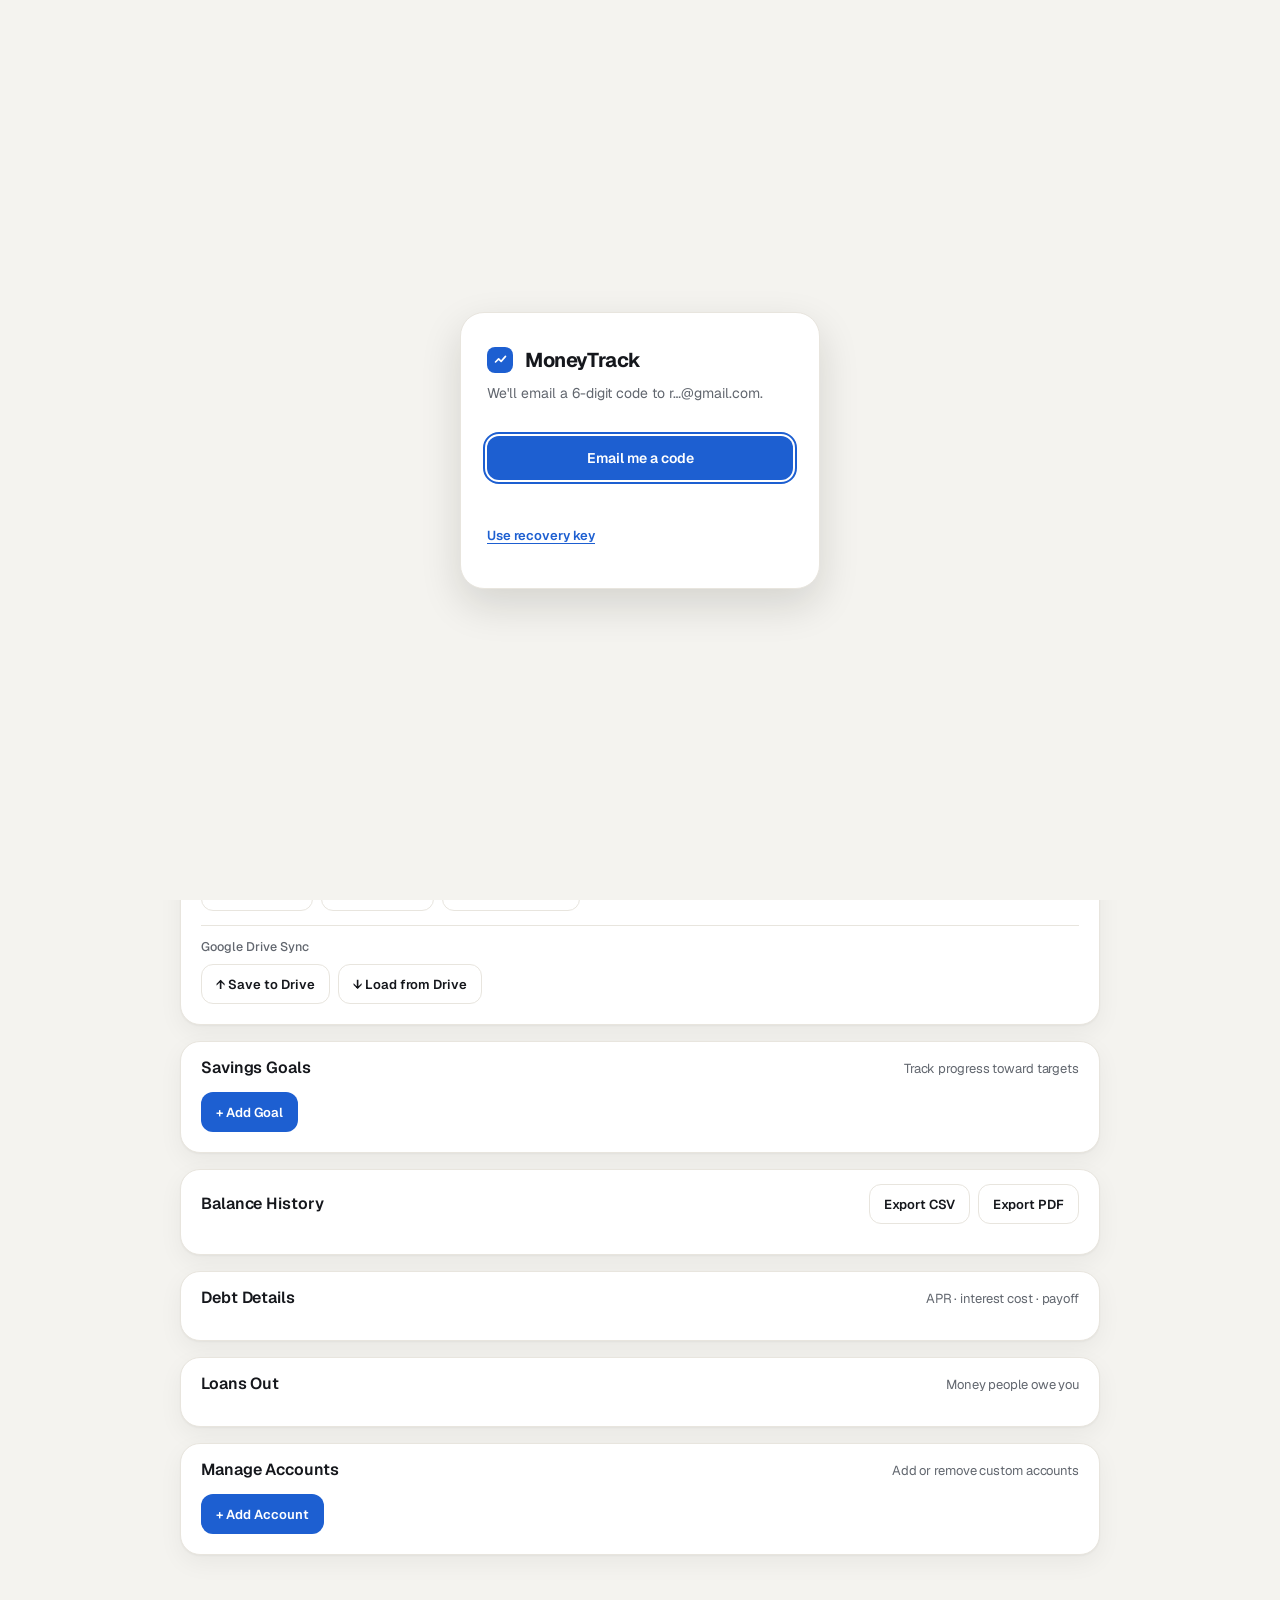
==== index.html @ b3f4f8e0 "feat: everyday pack — add in 5 seconds, transactions by day, mark bills paid, backup warning - Add/e" ====
<!DOCTYPE html>
<html lang="en">
<head>
  <meta charset="UTF-8">
  <meta name="viewport" content="width=device-width, initial-scale=1.0">
  <meta name="description" content="MoneyTrack — Personal account balance and transaction tracker">
  <meta name="theme-color" content="#070B14">
  <meta name="mobile-web-app-capable" content="yes">
  <meta name="apple-mobile-web-app-capable" content="yes">
  <meta name="apple-mobile-web-app-status-bar-style" content="black-translucent">
  <meta name="apple-mobile-web-app-title" content="MoneyTrack">
  <meta http-equiv="Content-Security-Policy" content="default-src 'self'; script-src 'self' https://accounts.google.com https://apis.google.com; style-src 'self' 'unsafe-inline'; connect-src 'self' https://login-codes-nine.vercel.app https://www.googleapis.com https://accounts.google.com; frame-src 'self' https://accounts.google.com; img-src 'self' data:; font-src 'self';">
  <link rel="manifest" href="manifest.json">
  <link rel="apple-touch-icon" sizes="180x180" href="icons/apple-touch-icon.png" />
  <link rel="icon" type="image/png" sizes="32x32" href="icons/favicon-32.png" />
  <title>MoneyTrack</title>
  <link rel="stylesheet" href="css/styles.css">
</head>
<body>
  <a class="skip-link" href="#main">Skip to main content</a>

  <!-- Login Gate -->
  <div id="login-overlay" aria-modal="true" role="dialog" aria-label="Sign in to MoneyTrack">
    <div class="login-box">
      <div class="login-brand">
        <span class="dot"></span>
        <span>MoneyTrack</span>
      </div>
      <p class="login-sub" id="el-message">We'll email a 6-digit code to your Gmail.</p>
      <div id="el-step-request">
        <button type="button" id="el-send" class="btn btn-green el-wide">Email me a code</button>
      </div>
      <form id="el-step-code" hidden>
        <div class="form-group">
          <label for="el-code">6-digit code</label>
          <input id="el-code" class="acct-input el-code" inputmode="numeric" autocomplete="one-time-code" placeholder="••••••" required>
        </div>
        <button type="submit" id="el-verify" class="btn btn-green el-wide">Unlock</button>
        <p class="el-row"><button type="button" id="el-resend" class="el-link">Send a new code</button><span class="el-hint">Not there? Check Spam.</span></p>
      </form>
      <form id="el-step-recovery" hidden>
        <div class="form-group">
          <label for="el-recovery">Recovery key</label>
          <input id="el-recovery" class="acct-input" autocomplete="off" autocapitalize="characters" spellcheck="false" placeholder="XXXX-XXXX-XXXX-XXXX-XXXX-XXXX" required>
        </div>
        <button type="submit" class="btn btn-green el-wide">Unlock with recovery key</button>
        <p class="el-row"><button type="button" id="el-back" class="el-link">Back to email code</button></p>
      </form>
      <p class="login-error" id="el-error" aria-live="polite"></p>
      <p class="el-row"><button type="button" id="el-use-recovery" class="el-link">Use recovery key</button></p>
    </div>
  </div>

  <!-- Nav -->
  <nav id="nav" aria-label="Main navigation">
    <div class="nav-brand" aria-hidden="true">
      <span class="dot"></span>
      <span>MoneyTrack</span>
    </div>

    <div role="tablist" aria-label="Sections">
      <button role="tab" id="tab-accounts" aria-selected="true"
              aria-controls="sec-accounts" tabindex="0">
        <svg aria-hidden="true" viewBox="0 0 24 24" fill="none" stroke="currentColor" stroke-width="1.9" stroke-linecap="round" stroke-linejoin="round"><path d="M3 7a2 2 0 0 1 2-2h13v4"/><path d="M3 7v11a2 2 0 0 0 2 2h15V9H5a2 2 0 0 1-2-2z"/><path d="M16 14.5h.01"/></svg><span>Accounts</span>
      </button>
      <button role="tab" id="tab-tracker" aria-selected="false"
              aria-controls="sec-tracker" tabindex="-1">
        <svg aria-hidden="true" viewBox="0 0 24 24" fill="none" stroke="currentColor" stroke-width="1.9" stroke-linecap="round" stroke-linejoin="round"><path d="M6 3h12v18l-3-2-3 2-3-2-3 2z"/><path d="M9 8h6M9 12h6"/></svg><span>Tracker</span>
      </button>
      <button role="tab" id="tab-analysis" aria-selected="false"
              aria-controls="sec-analysis" tabindex="-1">
        <svg aria-hidden="true" viewBox="0 0 24 24" fill="none" stroke="currentColor" stroke-width="1.9" stroke-linecap="round" stroke-linejoin="round"><path d="M3 3v18h18"/><path d="M7 15l4-4 3 3 5-6"/></svg><span>Analysis</span>
      </button>
      <button role="tab" id="tab-things" aria-selected="false"
              aria-controls="sec-things" tabindex="-1">
        <svg aria-hidden="true" viewBox="0 0 24 24" fill="none" stroke="currentColor" stroke-width="1.9" stroke-linecap="round" stroke-linejoin="round"><path d="M21 8l-9-5-9 5 9 5z"/><path d="M3 8v8l9 5 9-5V8"/><path d="M12 13v8"/></svg><span>Things</span>
      </button>
      <button role="tab" id="tab-wealth" aria-selected="false"
              aria-controls="sec-wealth" tabindex="-1">
        <svg aria-hidden="true" viewBox="0 0 24 24" fill="none" stroke="currentColor" stroke-width="1.9" stroke-linecap="round" stroke-linejoin="round"><path d="M12 3a9 9 0 1 0 9 9h-9z"/><path d="M15 3.5A9 9 0 0 1 20.5 9H15z"/></svg><span>Wealth</span>
      </button>
      <button role="tab" id="tab-africa" aria-selected="false"
              aria-controls="sec-africa" tabindex="-1">
        <svg aria-hidden="true" viewBox="0 0 24 24" fill="none" stroke="currentColor" stroke-width="1.9" stroke-linecap="round" stroke-linejoin="round"><circle cx="12" cy="12" r="9"/><path d="M3 12h18M12 3a14 14 0 0 1 0 18M12 3a14 14 0 0 0 0 18"/></svg><span>Africa</span>
      </button>
    </div>

    <button id="theme-toggle" aria-label="Toggle light/dark theme"></button>
    <button id="lock-btn" aria-label="Lock this device" title="Lock"><svg aria-hidden="true" viewBox="0 0 24 24" fill="none" stroke="currentColor" stroke-width="1.9" stroke-linecap="round" stroke-linejoin="round"><rect x="5" y="11" width="14" height="10" rx="2"/><path d="M8 11V8a4 4 0 0 1 8 0v3"/></svg></button>
  </nav>

  <!-- Main -->
  <main id="main">

    <!-- ══ ACCOUNTS TAB ═══════════════════════════════════════ -->
    <section id="sec-accounts" role="tabpanel"
             aria-labelledby="tab-accounts" class="sec on">

      <h1 class="section-title">Accounts</h1>
      <p class="section-sub" id="accounts-date"></p>

      <!-- Backup warning: shown only when there are changes the last backup does not have -->
      <div class="backup-banner hidden" id="backup-banner" role="status">
        <div class="backup-banner-icon" aria-hidden="true"><svg width="18" height="18" viewBox="0 0 24 24" fill="none" stroke="currentColor" stroke-width="2" stroke-linecap="round" stroke-linejoin="round"><path d="M3 3l18 18"/><path d="M8.5 8.6A5 5 0 0 0 7 18h10"/><path d="M20.4 15.5A3.5 3.5 0 0 0 17 11h-1a5 5 0 0 0-5-3.9"/></svg></div>
        <div class="backup-banner-body">
          <div class="backup-banner-title" id="backup-banner-title">No backup on this device yet</div>
          <div class="backup-banner-text">Your records live only in this browser.</div>
          <div class="backup-banner-actions">
            <button type="button" class="btn btn-green btn-sm" id="backup-now-drive">Back up to Google Drive</button>
            <button type="button" class="btn-link" id="backup-now-file">Download a backup file</button>
          </div>
        </div>
      </div>

      <!-- Summary KPI cards -->
      <div class="summary-grid" id="account-kpis" aria-live="polite">
        <!-- Rendered by JS -->
      </div>
      <div class="savings-change-note" id="account-savings-change" aria-live="polite"></div>

      <!-- Quick actions -->
      <div class="quick-actions">
        <button type="button" class="btn btn-green" id="qa-update-balances">Update balances</button>
        <button type="button" class="btn btn-ghost" id="qa-add-txn"><svg aria-hidden="true" width="16" height="16" viewBox="0 0 24 24" fill="none" stroke="currentColor" stroke-width="2.4" stroke-linecap="round"><path d="M12 5v14M5 12h14"/></svg>Add transaction</button>
      </div>

      <!-- Coming up: bills you can mark paid -->
      <div class="card" id="bills-card" data-collapse="bills" data-default="open">
        <div class="card-title">Coming up
          <span class="bills-due-total" id="bills-due-total"></span>
        </div>
        <div id="bills-content" class="bills-list">
          <!-- Rendered by JS -->
        </div>
        <div id="bill-add-form" style="display:none"></div>
        <div class="bills-foot">
          <button class="btn btn-green btn-sm" id="show-add-bill">+ Add Bill</button>
          <button type="button" class="btn btn-ghost btn-sm" id="manage-bills" aria-pressed="false">Manage bills</button>
        </div>
      </div>

      <!-- Financial Ratios -->
      <div class="card" id="financial-ratios-card">
        <div class="card-title">Financial Health
          <span style="font-weight:400;font-size:11px;color:var(--muted)">Key ratios from your data</span>
        </div>
        <div id="financial-ratios-content">
          <!-- Rendered by JS -->
        </div>
      </div>

      <!-- Net Worth Mini Trend -->
      <div class="card" id="nw-trend-card" style="display:none">
        <div class="card-title">Net Worth Trend
          <span id="nw-trend-count" style="font-weight:400;font-size:11px"></span>
        </div>
        <div class="nw-trend" id="nw-trend-chart" aria-hidden="true"></div>
      </div>

      <!-- Balance Trends -->
      <div class="card" id="balance-trends-card" style="display:none">
        <div class="card-title">Balance Trends
          <span id="trend-snap-count" style="font-weight:400;font-size:11px;color:var(--muted)"></span>
        </div>
        <div id="balance-trends-content"></div>
      </div>

      <!-- Update Balances Form -->
      <div class="card" id="update-balances-card" data-collapse="update-balances" data-default="closed">
        <div class="card-title">Update Balances
          <span style="font-weight:400;font-size:11px;color:var(--muted)">Enter current balances</span>
        </div>

        <p class="group-header">Checking Accounts</p>
        <div class="account-fields" id="checking-fields">
          <!-- Rendered by JS -->
        </div>

        <p class="group-header">Savings Accounts</p>
        <div class="account-fields" id="savings-fields">
          <!-- Rendered by JS -->
        </div>

        <p class="group-header">Debt / Credit Cards</p>
        <div class="account-fields" id="debt-fields">
          <!-- Rendered by JS -->
        </div>

        <p class="group-header">Investment Accounts</p>
        <div class="account-fields" id="investment-fields">
          <!-- Rendered by JS -->
        </div>

        <div class="flex gap-8 mt-12" style="flex-wrap:wrap;align-items:flex-end">
          <div class="form-group" style="flex:0 0 auto;min-width:150px">
            <label for="snapshot-date">Date</label>
            <input type="date" id="snapshot-date">
          </div>
          <div class="form-group" style="flex:1;min-width:180px">
            <label for="snapshot-note">Note (optional)</label>
            <input type="text" id="snapshot-note" placeholder="e.g. End of March" maxlength="80">
          </div>
          <div style="display:flex;gap:8px;align-items:flex-end;flex-shrink:0">
            <button class="btn btn-green" id="save-snapshot">Save Snapshot</button>
            <button class="btn btn-ghost btn-sm" id="clear-balances">Clear</button>
          </div>
        </div>
      </div>

      <!-- Backup / Restore -->
      <div class="card" data-collapse="backup" data-default="closed">
        <div class="card-title">Backup &amp; Restore
          <span style="font-weight:400;font-size:11px;color:var(--muted)">Export or import all data</span>
        </div>
        <p class="backup-status-line" id="backup-status-line" aria-live="polite"></p>
        <div class="flex gap-8" style="flex-wrap:wrap">
          <button class="btn btn-ghost btn-sm" id="export-backup">Export JSON</button>
          <label class="btn btn-ghost btn-sm" style="cursor:pointer">
            Import JSON
            <input type="file" id="import-backup-input" accept=".json" style="display:none">
          </label>
          <label class="btn btn-ghost btn-sm" style="cursor:pointer">
            Import Bank CSV
            <input type="file" id="import-csv-input" accept=".csv" style="display:none">
          </label>
        </div>
        <div class="gdrive-sync">
          <div class="gdrive-label">Google Drive Sync</div>
          <div class="flex gap-8" style="flex-wrap:wrap;align-items:center">
            <button class="btn btn-ghost btn-sm" id="gdrive-save">&#8593; Save to Drive</button>
            <button class="btn btn-ghost btn-sm" id="gdrive-load">&#8595; Load from Drive</button>
            <span id="gdrive-status" class="gdrive-status"></span>
          </div>
        </div>
      </div>

      <!-- Savings Goals -->
      <div class="card" id="goals-card" data-collapse="goals" data-default="open">
        <div class="card-title">Savings Goals
          <span style="font-weight:400;font-size:11px;color:var(--muted)">Track progress toward targets</span>
        </div>
        <div id="goals-content">
          <!-- Rendered by JS -->
        </div>
        <div id="goal-add-form" style="display:none"></div>
        <div style="margin-top:12px">
          <button class="btn btn-green btn-sm" id="show-add-goal">+ Add Goal</button>
        </div>
      </div>

      <!-- Balance History -->
      <div class="card" data-collapse="balance-history" data-default="closed">
        <div class="card-title">Balance History
          <div class="flex gap-8">
            <button class="btn btn-ghost btn-sm" id="export-snapshots">Export CSV</button>
            <button class="btn btn-ghost btn-sm" id="export-snapshots-pdf">Export PDF</button>
          </div>
        </div>
        <div id="snapshot-history" style="overflow-x:auto">
          <!-- Rendered by JS -->
        </div>
      </div>

      <!-- Debt Details -->
      <div class="card" id="debt-details-card" data-collapse="debt-details" data-default="closed">
        <div class="card-title">Debt Details
          <span style="font-weight:400;font-size:11px;color:var(--muted)">APR · interest cost · payoff</span>
        </div>
        <div id="debt-details">
          <!-- Rendered by JS -->
        </div>
      </div>

      <!-- Loans Out -->
      <div class="card" data-collapse="loans-out" data-default="closed">
        <div class="card-title">Loans Out
          <span style="font-weight:400;font-size:11px;color:var(--muted)">Money people owe you</span>
        </div>
        <div id="loans-content">
          <!-- Rendered by JS -->
        </div>
      </div>

      <!-- Manage Accounts -->
      <div class="card" id="manage-accounts-card" data-collapse="manage-accounts" data-default="closed">
        <div class="card-title">Manage Accounts
          <span style="font-weight:400;font-size:11px;color:var(--muted)">Add or remove custom accounts</span>
        </div>
        <div id="acct-mgmt-list">
          <!-- Rendered by JS -->
        </div>
        <div id="acct-add-form" style="display:none"></div>
        <div style="margin-top:12px">
          <button class="btn btn-green btn-sm" id="show-add-account">+ Add Account</button>
        </div>
      </div>

    </section>

    <!-- ══ TRACKER TAB ════════════════════════════════════════ -->
    <section id="sec-tracker" role="tabpanel"
             aria-labelledby="tab-tracker" class="sec">

      <h1 class="section-title">Tracker</h1>
      <p class="section-sub">Log income and expenses, analyse spending patterns.</p>

      <!-- Filter Bar -->
      <div class="card" style="padding: 14px 20px">
        <div class="filter-bar">
          <span class="filter-label">Period:</span>
          <select id="filter-period">
            <option value="all">All Time</option>
            <option value="today">Today</option>
            <option value="week">This Week</option>
            <option value="month" selected>This Month</option>
            <option value="last30">Last 30 Days</option>
            <option value="last7">Last 7 Days</option>
            <option value="custom">Custom Range</option>
          </select>

          <span class="filter-label" id="custom-range-label" style="display:none">From:</span>
          <input type="date" id="filter-from" style="display:none">
          <span id="custom-range-to-label" style="display:none;font-size:11px;color:var(--muted)">To:</span>
          <input type="date" id="filter-to" style="display:none">

          <span class="filter-label">Account:</span>
          <select id="filter-account">
            <!-- Populated by JS from ACCOUNTS -->
          </select>

          <span class="filter-label">Type:</span>
          <select id="filter-type">
            <option value="all">All Types</option>
            <option value="income">Income</option>
            <option value="expense">Expense</option>
            <option value="transfer">Transfer</option>
          </select>

          <button class="btn btn-ghost btn-sm" id="export-txns">Export CSV</button>
        </div>

        <!-- Summary Stats -->
        <div class="tracker-summary" aria-live="polite">
          <div class="ts-card">
            <div class="ts-label">Money In</div>
            <div class="ts-value text-green" id="stat-in">$0.00</div>
          </div>
          <div class="ts-card">
            <div class="ts-label">Money Out</div>
            <div class="ts-value text-red" id="stat-out">$0.00</div>
          </div>
          <div class="ts-card">
            <div class="ts-label">Net</div>
            <div class="ts-value" id="stat-net">$0.00</div>
          </div>
          <div class="ts-card">
            <div class="ts-label">Saved</div>
            <div class="ts-value" id="stat-rate" style="color:var(--muted)">—</div>
          </div>
          <div class="ts-card">
            <div class="ts-label">Total Left</div>
            <div class="ts-value" id="stat-left">$0.00</div>
          </div>
        </div>
        <div class="ts-note ts-note--carry hidden" id="stat-carryover" aria-live="polite"></div>
        <div class="ts-note hidden" id="stat-savings-spend" aria-live="polite"></div>
      </div>

      <!-- Category Breakdown + Daily Chart -->
      <div class="analysis-grid" id="analysis-grid">
        <div class="card">
          <div class="card-title">Spending by Category</div>
          <div id="cat-breakdown"></div>
        </div>
        <div class="card">
          <div class="card-title">Daily Spending
            <span id="daily-period-label" style="font-weight:400;font-size:11px"></span>
          </div>
          <div class="daily-chart" id="daily-chart" aria-hidden="true"></div>
          <div id="account-breakdown" style="margin-top:14px">
            <!-- Account spending breakdown -->
          </div>
        </div>
      </div>

      <!-- Monthly Trends -->
      <div class="card">
        <div class="card-title">6-Month Trends
          <span style="font-weight:400;font-size:11px;color:var(--muted)">Income · Expenses · Savings rate</span>
        </div>
        <div id="monthly-trends">
          <!-- Rendered by JS -->
        </div>
      </div>

      <!-- Fixed Recurring Expenses -->
      <div class="card" id="recurring-card">
        <div class="card-title">Recurring Expenses</div>
        <div id="recurring-summary">
          <!-- Rendered by JS -->
        </div>
      </div>

      <!-- Monthly Budgets -->
      <div class="card" data-collapse="budgets" data-default="closed">
        <div class="card-title">Monthly Budgets
          <span style="font-weight:400;font-size:11px;color:var(--muted)">Set spending limits per category</span>
        </div>
        <div id="budget-setup">
          <!-- Rendered by JS -->
        </div>
      </div>

      <!-- Transaction Log -->
      <div class="card">
        <div class="card-title">Transactions
          <div class="flex gap-8" style="align-items:center">
            <span id="txn-count" style="font-weight:400;font-size:11px;color:var(--muted)"></span>
            <button class="btn btn-ghost btn-sm" id="export-txns-pdf">Export PDF</button>
          </div>
        </div>
        <input type="text" id="txn-search" class="txn-search acct-input"
               placeholder="Search transactions..." aria-label="Search transactions">
        <div class="chips txn-type-chips" id="txn-type-chips" role="radiogroup" aria-label="Show">
          <button type="button" class="chip" role="radio" aria-checked="true" data-filter-type="all">All</button>
          <button type="button" class="chip" role="radio" aria-checked="false" data-filter-type="expense">Spending</button>
          <button type="button" class="chip" role="radio" aria-checked="false" data-filter-type="income">Income</button>
          <button type="button" class="chip" role="radio" aria-checked="false" data-filter-type="transfer">Transfers</button>
        </div>
        <div id="txn-list" class="txn-list" role="list" aria-live="polite">
          <!-- Rendered by JS -->
        </div>
      </div>

    </section>

    <!-- ══ ANALYSIS TAB ══════════════════════════════════════════ -->
    <section id="sec-analysis" role="tabpanel"
             aria-labelledby="tab-analysis" class="sec">

      <h1 class="section-title">Analysis</h1>
      <p class="section-sub">Insights across your accounts and spending, week by week, month by month, year by year.</p>

      <!-- Period controls -->
      <div class="an-controls">
        <div class="an-modes" role="group" aria-label="Analysis period type">
          <button class="an-mode" data-mode="week">Week</button>
          <button class="an-mode on" data-mode="month">Month</button>
          <button class="an-mode" data-mode="year">Year</button>
        </div>
        <div class="an-nav">
          <button class="an-arrow" id="an-prev" aria-label="Previous period">‹</button>
          <span class="an-period-label" id="an-period-label" aria-live="polite"></span>
          <button class="an-arrow" id="an-next" aria-label="Next period">›</button>
        </div>
      </div>

      <!-- Scorecard -->
      <div class="tracker-summary" id="an-scorecard" aria-live="polite">
        <!-- Rendered by JS -->
      </div>

      <div class="analysis-grid">
        <div class="card">
          <div class="card-title">Spending Rhythm
            <span id="an-rhythm-label" style="font-weight:400;font-size:11px;color:var(--muted)"></span>
          </div>
          <div class="daily-chart an-rhythm" id="an-rhythm" aria-hidden="true"></div>
        </div>
        <div class="card">
          <div class="card-title">Category Movers
            <span style="font-weight:400;font-size:11px;color:var(--muted)">vs previous period</span>
          </div>
          <div id="an-movers"></div>
        </div>
      </div>

      <div class="analysis-grid">
        <div class="card">
          <div class="card-title">Biggest Expenses</div>
          <div id="an-biggest"></div>
        </div>
        <div class="card">
          <div class="card-title">Accounts Pulse
            <span style="font-weight:400;font-size:11px;color:var(--muted)">from snapshots</span>
          </div>
          <div id="an-pulse"></div>
        </div>
      </div>

      <div class="card">
        <div class="card-title">Smart Insights</div>
        <div id="an-insights" aria-live="polite"></div>
      </div>

    </section>

    <!-- ══ THINGS TAB ════════════════════════════════════════════ -->
    <section id="sec-things" role="tabpanel"
             aria-labelledby="tab-things" class="sec">

      <h1 class="section-title">Things</h1>
      <p class="section-sub">Track purchases and prices of any item you buy regularly.</p>

      <!-- List View (hidden when item detail is open) -->
      <div id="things-list-view">

        <!-- Within-page section nav -->
        <nav class="things-section-nav" aria-label="Things sections">
          <a class="things-sec-link" href="#things-sec-overview">Overview</a>
          <a class="things-sec-link" href="#things-sec-items">Items</a>
          <a class="things-sec-link" href="#things-sec-stores">Stores</a>
          <a class="things-sec-link" href="#things-sec-analysis">Analysis</a>
          <a class="things-sec-link" href="#things-sec-purchases">Purchases</a>
          <a class="things-sec-link" href="#things-sec-review">Needs Review</a>
        </nav>

        <!-- A. Overview -->
        <div id="things-sec-overview">
          <div class="summary-grid" id="things-kpis" aria-live="polite"></div>
          <div id="things-controls" class="things-controls-bar"></div>
        </div>

        <!-- B. Items -->
        <div id="things-sec-items">
          <div id="things-add-item-form" style="display:none" class="card"></div>
          <div id="things-item-grid" class="things-item-grid"></div>
        </div>

        <!-- C. Stores -->
        <div id="things-sec-stores">
          <div id="things-stores-content"></div>
        </div>

        <!-- D. Things Analysis -->
        <div id="things-sec-analysis">
          <div id="things-analysis-content"></div>
        </div>

        <!-- E. Purchases -->
        <div id="things-sec-purchases">
          <div id="things-purchases-content"></div>
        </div>

        <!-- F. Needs Review -->
        <div id="things-sec-review">
          <div id="things-review-content"></div>
        </div>

      </div>

      <!-- Detail View -->
      <div id="things-detail-view" style="display:none">
        <!-- Rendered by JS -->
      </div>

      <!-- Unit suggestions datalist -->
      <datalist id="things-unit-list"></datalist>

    </section>

    <!-- ══ WEALTH TAB ═══════════════════════════════════════ -->
    <section id="sec-wealth" role="tabpanel"
             aria-labelledby="tab-wealth" class="sec">

      <h1 class="section-title">Wealth</h1>
      <p class="section-sub" id="wl-month-sub"></p>

      <div class="card" id="wl-config" aria-live="polite"><!-- Private plan settings --></div>

      <div class="card" id="wl-header" aria-live="polite"><!-- Rendered by JS --></div>

      <div class="wl-mode" id="wl-toggle" role="group" aria-label="Time window">
        <button type="button" data-wlv="day"   aria-pressed="false">Day</button>
        <button type="button" data-wlv="week"  aria-pressed="false">Week</button>
        <button type="button" data-wlv="month" aria-pressed="true" class="on">Month</button>
        <button type="button" data-wlv="year"  aria-pressed="false">Year</button>
      </div>

      <div class="card">
        <div class="card-title">Spending pace</div>
        <svg id="wl-pace" viewBox="0 0 620 180" style="width:100%;height:auto;display:block" aria-hidden="true"></svg>
        <p class="wl-sub" id="wl-pace-cap" aria-live="polite"></p>
      </div>

      <div class="card">
        <div class="card-title">Allocation status
          <span style="font-weight:400;font-size:11px;color:var(--muted)">this month, from your transactions</span>
        </div>
        <div id="wl-board" aria-live="polite"><!-- Rendered by JS --></div>
      </div>

      <div class="card">
        <div class="card-title">Plan vs. actual
          <span style="font-weight:400;font-size:11px;color:var(--muted)">sorted worst first</span>
        </div>
        <div id="wl-variance" aria-live="polite"></div>
      </div>

      <div class="card">
        <div class="card-title">Savings</div>
        <div id="wl-savings" aria-live="polite"><!-- Rendered by JS --></div>
        <svg id="wl-sav-trend" viewBox="0 0 620 150" style="width:100%;height:auto;display:block;margin-top:14px" aria-hidden="true"></svg>
      </div>

      <div class="card">
        <div class="card-title">Milestones
          <span style="font-weight:400;font-size:11px;color:var(--muted)">from your latest snapshot</span>
        </div>
        <div id="wl-ladder"><!-- Rendered by JS --></div>
      </div>

      <div class="card">
        <div class="card-title">Savings studio
          <span style="font-weight:400;font-size:11px;color:var(--muted)">what-if only — the live target stays in the plan</span>
        </div>
        <div class="wl-studio-read">
          <span id="wl-st-grade" class="wl-grade" aria-live="polite"></span>
          <div>
            <div id="wl-st-title" style="font-weight:600"></div>
            <p id="wl-st-verdict" class="wl-sub"></p>
          </div>
        </div>
        <label class="wl-sl-lab" for="wl-sl-save">Monthly savings <span id="wl-st-save"></span></label>
        <input type="range" id="wl-sl-save" min="0" max="5000" step="25" value="500">
        <div class="wl-corr" id="wl-corr" aria-hidden="true"></div>
        <div class="wl-corr-key" id="wl-corr-key"></div>
        <div class="wl-proj-head">
          <div><div class="wl-proj-val" id="wl-proj-total"></div><div class="wl-sub" id="wl-proj-cap"></div></div>
          <div class="wl-sub" style="text-align:right">You contribute<br><b id="wl-proj-contrib"></b></div>
        </div>
        <svg id="wl-chart" viewBox="0 0 620 210" style="width:100%;height:auto;display:block" aria-hidden="true"></svg>
        <div class="wl-ctrl-grid">
          <label class="wl-sl-lab" for="wl-sl-ret">Real return <span id="wl-st-ret"></span></label>
          <label class="wl-sl-lab" for="wl-sl-yrs">Years <span id="wl-st-yrs"></span></label>
          <input type="range" id="wl-sl-ret" min="0" max="15" step="0.5" value="5">
          <input type="range" id="wl-sl-yrs" min="1" max="50" step="1" value="20">
        </div>
      </div>

      <div class="card" id="wl-footer"><!-- Rendered by JS --></div>
    </section>

    <!-- ══ AFRICA TAB ═══════════════════════════════════════════ -->
    <section id="sec-africa" role="tabpanel"
             aria-labelledby="tab-africa" class="sec">
      <h2>Africa Investments</h2>
      <p class="section-sub">Ghana &amp; Nigeria holdings — tracked in their own
        currency, never mixed into US Net Worth.</p>

      <div class="card" id="af-summary" aria-live="polite"><!-- Rendered by JS --></div>

      <div class="card">
        <div class="flex gap-8" style="justify-content:space-between;align-items:center">
          <h3 style="margin:0">Investments</h3>
          <button class="btn btn-green btn-sm" id="af-add">+ Add investment</button>
        </div>
        <div id="af-form" style="display:none"></div>
        <div id="af-list" aria-live="polite"><!-- Rendered by JS --></div>
      </div>
    </section>
  </main>

  <!-- ══ ADD / EDIT TRANSACTION SHEET (opens from + on any tab) ══ -->
  <div class="sheet-scrim hidden" id="txn-sheet-scrim"></div>
  <div class="card txn-sheet hidden" id="txn-form-card" role="dialog" aria-modal="true" aria-labelledby="txn-form-label">
    <div class="sheet-handle" aria-hidden="true"></div>
    <div class="sheet-title" id="txn-form-title">
      <span id="txn-form-label">New transaction</span>
      <button class="btn btn-ghost btn-sm hidden" id="cancel-edit">Cancel Edit</button>
      <button type="button" class="sheet-close" id="txn-sheet-close" aria-label="Close"><svg aria-hidden="true" width="16" height="16" viewBox="0 0 24 24" fill="none" stroke="currentColor" stroke-width="2.2" stroke-linecap="round"><path d="M6 6l12 12M18 6L6 18"/></svg></button>
    </div>
    <input type="hidden" id="edit-id">
    <div class="seg" id="txn-type-seg" role="radiogroup" aria-label="Type">
      <button type="button" role="radio" aria-checked="true" data-txn-type="expense">Expense</button>
      <button type="button" role="radio" aria-checked="false" data-txn-type="income">Income</button>
      <button type="button" role="radio" aria-checked="false" data-txn-type="transfer">Transfer</button>
    </div>
    <select id="txn-type" hidden>
      <option value="expense">Expense</option>
      <option value="income">Income</option>
      <option value="transfer">Transfer</option>
    </select>
    <div class="sheet-amount">
      <label for="txn-amount">Amount</label>
      <div class="sheet-amount-row"><span aria-hidden="true">$</span><input type="number" id="txn-amount" inputmode="decimal" min="0" step="0.01" placeholder="0.00" required></div>
    </div>
    <div class="sheet-field">
      <label for="txn-desc">Where or what?</label>
      <input type="text" id="txn-desc" placeholder="e.g. Publix" maxlength="120" required list="txn-desc-list" autocomplete="off">
      <datalist id="txn-desc-list"></datalist>
      <p class="sheet-hint hidden" id="txn-suggest-note" aria-live="polite"></p>
    </div>
    <div class="sheet-field">
      <span class="sheet-label" id="txn-cat-label">Category</span>
      <div class="chips" id="txn-cat-chips" role="group" aria-labelledby="txn-cat-label"></div>
      <div class="sheet-more hidden" id="txn-cat-more">
        <label for="txn-category" class="sr-only">All categories</label>
        <select id="txn-category">
          <optgroup label="Income">
            <option value="Paycheck">Paycheck</option>
            <option value="Money from Last Month">Money from Last Month</option>
            <option value="Freelance">Freelance</option>
            <option value="Bonus">Bonus</option>
            <option value="Refund">Refund</option>
            <option value="Reimbursement">Reimbursement</option>
            <option value="Cash Back">Cash Back</option>
            <option value="Interest Earned">Interest Earned</option>
            <option value="Selling / Resale">Selling / Resale</option>
            <option value="Transfer In">Transfer In</option>
            <option value="Loan Repaid to Me">Loan Repaid to Me</option>
            <option value="Other Income">Other Income</option>
          </optgroup>
          <optgroup label="Housing &amp; Bills">
            <option value="Rent">Rent</option>
            <option value="Mortgage">Mortgage</option>
            <option value="HOA / Community Fees">HOA / Community Fees</option>
            <option value="Utilities">Utilities</option>
            <option value="Electricity">Electricity</option>
            <option value="Water">Water</option>
            <option value="Gas Bill">Gas Bill</option>
            <option value="Trash">Trash</option>
            <option value="Internet">Internet</option>
            <option value="Phone">Phone</option>
            <option value="Home Maintenance">Home Maintenance</option>
            <option value="Home Insurance">Home Insurance</option>
            <option value="Insurance">Insurance</option>
            <option value="Laundry">Laundry</option>
          </optgroup>
          <optgroup label="Food">
            <option value="Groceries">Groceries</option>
            <option value="Dining Out">Dining Out</option>
            <option value="Fast Food">Fast Food</option>
            <option value="Food Delivery">Food Delivery</option>
            <option value="Snacks &amp; Drinks">Snacks &amp; Drinks</option>
            <option value="Coffee">Coffee</option>
          </optgroup>
          <optgroup label="Transport">
            <option value="Gas">Gas</option>
            <option value="Car Maintenance">Car Maintenance</option>
            <option value="Car Repair">Car Repair</option>
            <option value="Car Payment">Car Payment</option>
            <option value="Car Insurance">Car Insurance</option>
            <option value="Registration / DMV">Registration / DMV</option>
            <option value="Car Wash">Car Wash</option>
            <option value="Public Transit">Public Transit</option>
            <option value="Rideshare">Rideshare</option>
            <option value="Tolls">Tolls</option>
            <option value="Parking">Parking</option>
            <option value="Travel">Travel</option>
            <option value="Flights">Flights</option>
          </optgroup>
          <optgroup label="Health">
            <option value="Medical">Medical</option>
            <option value="Dental">Dental</option>
            <option value="Vision">Vision</option>
            <option value="Therapy">Therapy</option>
            <option value="Pharmacy">Pharmacy</option>
            <option value="Supplements">Supplements</option>
            <option value="Health Insurance">Health Insurance</option>
            <option value="Gym">Gym</option>
          </optgroup>
          <optgroup label="Shopping">
            <option value="Clothing">Clothing</option>
            <option value="Shoes &amp; Accessories">Shoes &amp; Accessories</option>
            <option value="Electronics">Electronics</option>
            <option value="Home &amp; Furniture">Home &amp; Furniture</option>
            <option value="Household Essentials">Household Essentials</option>
            <option value="Beauty &amp; Grooming">Beauty &amp; Grooming</option>
            <option value="School Supplies">School Supplies</option>
            <option value="Amazon">Amazon</option>
            <option value="Online Shopping">Online Shopping</option>
          </optgroup>
          <optgroup label="Entertainment">
            <option value="Streaming">Streaming</option>
            <option value="Movies">Movies</option>
            <option value="Concerts">Concerts</option>
            <option value="Events">Events</option>
            <option value="Games">Games</option>
            <option value="Books &amp; Media">Books &amp; Media</option>
            <option value="Sports &amp; Recreation">Sports &amp; Recreation</option>
            <option value="Hobbies">Hobbies</option>
          </optgroup>
          <optgroup label="Pets">
            <option value="Pet Food">Pet Food</option>
            <option value="Vet">Vet</option>
            <option value="Pet Supplies">Pet Supplies</option>
            <option value="Pet Grooming">Pet Grooming</option>
          </optgroup>
          <optgroup label="Family &amp; Kids">
            <option value="Childcare">Childcare</option>
            <option value="School Fees">School Fees</option>
            <option value="Kids Activities">Kids Activities</option>
            <option value="Baby Supplies">Baby Supplies</option>
          </optgroup>
          <optgroup label="Education">
            <option value="Tuition">Tuition</option>
            <option value="Textbooks">Textbooks</option>
            <option value="Courses">Courses</option>
            <option value="Student Loan">Student Loan</option>
          </optgroup>
          <optgroup label="Giving">
            <option value="Tithe">Tithe</option>
            <option value="Offering">Offering</option>
            <option value="Family Support (Ghana)">Family Support (Ghana)</option>
            <option value="Family Support (US)">Family Support (US)</option>
            <option value="Friends Support">Friends Support</option>
            <option value="Treating Friends">Treating Friends</option>
            <option value="Gifts">Gifts</option>
            <option value="Donations">Donations</option>
          </optgroup>
          <optgroup label="Finance">
            <option value="Savings Transfer">Savings Transfer</option>
            <option value="Bill Reserve">Bill Reserve</option>
            <option value="Investment">Investment</option>
            <option value="Loan Payment">Loan Payment</option>
            <option value="Loan Given">Loan Given</option>
            <option value="Credit Card Payment">Credit Card Payment</option>
            <option value="Bank Fee">Bank Fee</option>
            <option value="ATM Fee">ATM Fee</option>
            <option value="Late Fee">Late Fee</option>
            <option value="Interest Charge">Interest Charge</option>
            <option value="Service Fee">Service Fee</option>
            <option value="Taxes">Taxes</option>
            <option value="Subscriptions">Subscriptions</option>
          </optgroup>
          <optgroup label="Other">
            <option value="Personal Care">Personal Care</option>
            <option value="Haircut">Haircut</option>
            <option value="Education">Education</option>
            <option value="Miscellaneous">Miscellaneous</option>
          </optgroup>
        </select>
      </div>
    </div>
    <div class="sheet-field">
      <span class="sheet-label" id="txn-acct-label">Paid with</span>
      <div class="chips" id="txn-acct-chips" role="group" aria-labelledby="txn-acct-label"></div>
      <div class="sheet-more hidden" id="txn-acct-more">
        <label for="txn-account" class="sr-only">Account</label>
        <select id="txn-account">
          <!-- Populated by JS from ACCOUNTS -->
        </select>
      </div>
    </div>
    <div class="sheet-field" id="to-account-group" style="display:none">
      <label for="txn-to-account">To account</label>
      <select id="txn-to-account">
        <!-- Populated by JS from ACCOUNTS -->
      </select>
    </div>
    <div class="sheet-field">
      <span class="sheet-label" id="txn-when-label">When</span>
      <div class="chips" id="txn-date-chips" role="group" aria-labelledby="txn-when-label">
        <button type="button" class="chip" data-when="today" aria-pressed="true">Today</button>
        <button type="button" class="chip" data-when="yesterday" aria-pressed="false">Yesterday</button>
        <button type="button" class="chip chip-more" data-when="pick" aria-pressed="false"><svg aria-hidden="true" width="14" height="14" viewBox="0 0 24 24" fill="none" stroke="currentColor" stroke-width="2" stroke-linecap="round" stroke-linejoin="round"><rect x="4" y="5" width="16" height="15" rx="2.5"/><path d="M4 10h16M9 3v4M15 3v4"/></svg><span id="txn-date-pick-label">Pick a date</span></button>
      </div>
      <div class="sheet-more hidden" id="txn-date-more">
        <label for="txn-date" class="sr-only">Date</label>
        <input type="date" id="txn-date" required>
      </div>
    </div>
    <div class="sheet-field hidden" id="txn-repeat-group">
      <label for="txn-recurring">Repeats</label>
        <select id="txn-recurring">
          <option value="">One-time</option>
          <option value="weekly">Weekly</option>
          <option value="monthly">Monthly</option>
          <option value="annual">Annual</option>
        </select>
    </div>
    <button class="btn btn-green sheet-save" id="save-txn">Save</button>
    <div class="sheet-foot">
      <button type="button" class="btn-link" id="save-txn-another">Save and add another</button>
      <button type="button" class="btn-link btn-link-danger hidden" id="txn-delete-in-sheet">Delete transaction</button>
      <button type="button" class="btn-link btn-link-muted" id="txn-repeat-toggle" aria-controls="txn-repeat-group" aria-expanded="false">Set repeat</button>
    </div>
  </div>

  <button type="button" class="fab" id="fab-add-txn" aria-label="Add transaction"><svg aria-hidden="true" width="24" height="24" viewBox="0 0 24 24" fill="none" stroke="currentColor" stroke-width="2.4" stroke-linecap="round"><path d="M12 5v14M5 12h14"/></svg></button>

  <div class="action-toast hidden" id="action-toast" role="status">
    <span id="action-toast-text"></span>
    <button type="button" id="action-toast-btn">Undo</button>
  </div>

  <script src="https://accounts.google.com/gsi/client" async defer></script>
  <script src="js/email-login.js" defer></script>
  <script src="js/app.js" defer></script>
  <script src="js/wealth.js" defer></script>
  <script src="js/africa.js" defer></script>
</body>
</html>
---- css/styles.css ----
/* ─── Type ──────────────────────────────────────────────────────
   Geist (SIL OFL 1.1, fonts/Geist-OFL.txt), self-hosted: the CSP allows
   same-origin fonts only, and it keeps the app readable offline. */
@font-face {
  font-family: 'Geist';
  src: url('../fonts/Geist-latin.woff2') format('woff2');
  font-weight: 100 900;
  font-style: normal;
  font-display: swap;
}

/* ─── Design Tokens ─────────────────────────────────────────────
   One layout, two themes: Midnight (dark, the default) and Paper
   (body.light). Colour is only for meaning: green = up / saved,
   red = owed / over, gold = warning; everything else is text colour
   plus one accent. */
:root {
  color-scheme: dark;
  --bg:     #070B14;
  --surf:   #0E1522;
  --surf2:  #131C2C;
  --surf3:  #1A2436;
  --text:   #F3F5FA;
  --muted:  #8C96AA;
  --faint:  #7A8599;
  --border: #172033;
  --brig:   #26324A;
  --hair:   #1A2233;

  --accent:      #4C86FF;
  --on-accent:   #070B14;
  --accent-soft: rgba(76,134,255,.14);
  --accent-text: #8DB2FF;

  --green:  #3EE0A1;
  --green-soft: rgba(62,224,161,.12);
  --red:    #FF8574;
  --red-soft: rgba(255,133,116,.12);
  --blue:   #8DB2FF;
  --orange: #FFA25C;
  --gold:   #FFC44D;
  --gold-soft: rgba(255,196,77,.12);
  --purple: #B9A2FF;
  --pink:   #F59AC6;
  --teal:   #5EE0D0;

  --nav-h: 60px;
  --tabbar-h: 62px;
  --radius: 20px;
  --radius-sm: 12px;
  --shadow: none;
  --shadow-lg: 0 16px 40px rgba(0,0,0,.45);
  --nav-bg: rgba(7,11,20,.92);
  --safe-top: env(safe-area-inset-top, 0px);
  --safe-bottom: env(safe-area-inset-bottom, 0px);
}

body.light {
  color-scheme: light;
  --bg:     #F4F3EF;
  --surf:   #FFFFFF;
  --surf2:  #F7F6F2;
  --surf3:  #EFEDE7;
  --text:   #15171C;
  --muted:  #62676F;
  --faint:  #6B7078;
  --border: #E8E5DE;
  --brig:   #D9D5CC;
  --hair:   #F0EDE7;

  --accent:      #1D5FD1;
  --on-accent:   #FFFFFF;
  --accent-soft: #E8F0FE;
  --accent-text: #1D5FD1;

  --green:  #0B7A55;
  --green-soft: #E3F3EB;
  --red:    #B4410C;
  --red-soft: #FDEEE4;
  --blue:   #1D5FD1;
  --orange: #B45309;
  --gold:   #8A5A00;
  --gold-soft: #FDF3DC;
  --purple: #6D3FC0;
  --pink:   #B8306F;
  --teal:   #0E7C7B;

  --shadow: 0 1px 2px rgba(20,20,15,.04), 0 8px 24px rgba(20,20,15,.05);
  --shadow-lg: 0 16px 40px rgba(20,20,15,.14);
  --nav-bg: rgba(255,255,255,.94);
}

/* ─── Reset ─────────────────────────────────────────────────── */
*, *::before, *::after { box-sizing: border-box; margin: 0; padding: 0; }
html { font-size: 15px; scroll-behavior: smooth; -webkit-text-size-adjust: 100%; }
body {
  font-family: 'Geist', -apple-system, BlinkMacSystemFont, 'Segoe UI', sans-serif;
  background: var(--bg);
  color: var(--text);
  min-height: 100vh;
  line-height: 1.5;
  -webkit-font-smoothing: antialiased;
  -moz-osx-font-smoothing: grayscale;
}
a { color: var(--accent-text); text-decoration: none; }
button { font-family: inherit; cursor: pointer; color: inherit; }
input, select, textarea { font-family: inherit; }

/* ─── Skip Link ──────────────────────────────────────────────── */
.skip-link {
  position: absolute; top: -99px; left: 8px; z-index: 9999;
  padding: 8px 14px; background: var(--accent); color: var(--on-accent);
  border-radius: var(--radius-sm); font-weight: 600; font-size: 13px;
}
.skip-link:focus { top: calc(8px + var(--safe-top)); }

/* ─── Nav ──────────────────────────────────────────────────────
   Desktop: one calm top bar (brand · tabs · theme). Phones: the brand
   bar stays on top and the tabs become a bottom tab bar (see the
   phone block at the end of this file). */
#nav {
  position: fixed; top: 0; left: 0; right: 0; z-index: 100;
  height: calc(var(--nav-h) + var(--safe-top));
  padding: var(--safe-top) max(20px, env(safe-area-inset-right)) 0 max(20px, env(safe-area-inset-left));
  background: var(--nav-bg);
  border-bottom: 1px solid var(--border);
  display: flex; align-items: center; gap: 18px;
}

.nav-brand {
  display: flex; align-items: center; gap: 10px;
  font-weight: 700; font-size: 16px; letter-spacing: -.2px;
  white-space: nowrap; flex-shrink: 0;
}
/* The brand mark: an accent tile with a rising line (was a pulsing dot). */
.dot {
  width: 26px; height: 26px; border-radius: 8px; flex-shrink: 0;
  background: var(--accent) url("data:image/svg+xml,%3Csvg xmlns='http://www.w3.org/2000/svg' viewBox='0 0 24 24' fill='none' stroke='%23070B14' stroke-width='2.6' stroke-linecap='round' stroke-linejoin='round'%3E%3Cpath d='M4 16l5-5 4 4 7-8'/%3E%3C/svg%3E") center / 15px no-repeat;
}
body.light .dot {
  background-image: url("data:image/svg+xml,%3Csvg xmlns='http://www.w3.org/2000/svg' viewBox='0 0 24 24' fill='none' stroke='%23FFFFFF' stroke-width='2.6' stroke-linecap='round' stroke-linejoin='round'%3E%3Cpath d='M4 16l5-5 4 4 7-8'/%3E%3C/svg%3E");
}

#nav [role="tablist"] {
  display: flex; gap: 2px; flex: 1; overflow-x: auto;
  scrollbar-width: none;
}
#nav [role="tablist"]::-webkit-scrollbar { display: none; }

[role="tab"] {
  display: inline-flex; align-items: center; gap: 7px;
  height: 40px; padding: 0 14px;
  border: none; border-radius: var(--radius-sm);
  background: transparent; color: var(--muted);
  font-size: 14px; font-weight: 500;
  white-space: nowrap;
  transition: color .15s, background-color .15s;
}
[role="tab"] svg { width: 18px; height: 18px; flex-shrink: 0; }
[role="tab"]:hover { color: var(--text); background: var(--surf2); }
[role="tab"][aria-selected="true"] { color: var(--text); background: var(--surf2); font-weight: 600; }
[role="tab"][aria-selected="true"] svg { color: var(--accent); }

#theme-toggle {
  width: 44px; height: 44px;
  border-radius: 50%;
  background: var(--surf);
  border: 1px solid var(--border);
  color: var(--muted);
  display: flex; align-items: center; justify-content: center;
  flex-shrink: 0;
  transition: color .15s, border-color .15s;
}
#theme-toggle svg { width: 19px; height: 19px; }
#theme-toggle:hover { color: var(--text); border-color: var(--brig); }

/* ─── Main Layout ────────────────────────────────────────────── */
main {
  margin-top: calc(var(--nav-h) + var(--safe-top));
  padding: 28px 20px 48px;
  max-width: 960px; margin-left: auto; margin-right: auto;
}

.sec { display: none; }
.sec.on { display: block; }

/* ─── Cards ──────────────────────────────────────────────────── */
.card {
  background: var(--surf);
  border: 1px solid var(--border);
  border-radius: var(--radius);
  padding: 20px;
  margin-bottom: 16px;
  box-shadow: var(--shadow);
}
.card-title {
  font-size: 16px; font-weight: 600; letter-spacing: -.1px;
  color: var(--text);
  margin-bottom: 16px;
  display: flex; justify-content: space-between; align-items: center; gap: 10px; flex-wrap: wrap;
}
/* The one-line explainer next to a title ("Key ratios from your data"). */
.card-title > span { font-size: 13px !important; font-weight: 400 !important; color: var(--muted) !important; }

/* ─── Summary Cards Grid ─────────────────────────────────────── */
.summary-grid {
  display: grid;
  grid-template-columns: repeat(auto-fit, minmax(160px, 1fr));
  gap: 12px;
  margin-bottom: 16px;
}
.kpi {
  background: var(--surf);
  border: 1px solid var(--border);
  border-radius: var(--radius-sm);
  padding: 14px 16px;
  box-shadow: var(--shadow);
}
.kpi-label { font-size: 13px; color: var(--muted); font-weight: 500; margin-bottom: 4px; }
.kpi-value { font-size: 20px; font-weight: 600; letter-spacing: -.4px; line-height: 1.15; font-variant-numeric: tabular-nums; }
.kpi-sub { font-size: 12px; color: var(--faint); margin-top: 4px; }

/* ─── Form Elements ──────────────────────────────────────────── */
.form-grid {
  display: grid;
  grid-template-columns: repeat(auto-fit, minmax(180px, 1fr));
  gap: 14px;
}
.form-group { display: flex; flex-direction: column; gap: 6px; }
.form-group[hidden] { display: none; }
.form-group label { font-size: 13px; font-weight: 500; color: var(--muted); }
.form-group input,
.form-group select,
.form-group textarea {
  background: var(--surf2);
  border: 1px solid var(--border);
  border-radius: var(--radius-sm);
  color: var(--text);
  min-height: 44px;
  padding: 10px 12px;
  font-size: 15px;
  outline: none;
  transition: border-color .15s, box-shadow .15s;
  width: 100%;
}
.form-group input:focus,
.form-group select:focus,
.form-group textarea:focus { border-color: var(--accent); box-shadow: 0 0 0 3px var(--accent-soft); }

input:-webkit-autofill,
input:-webkit-autofill:hover,
input:-webkit-autofill:focus {
  -webkit-box-shadow: 0 0 0 1000px var(--surf2) inset;
  -webkit-text-fill-color: var(--text);
  caret-color: var(--text);
}

select option { background: var(--surf2); color: var(--text); }

.btn {
  display: inline-flex; align-items: center; justify-content: center; gap: 7px;
  min-height: 44px; padding: 10px 18px;
  border-radius: var(--radius-sm);
  border: 1px solid transparent;
  font-size: 14px; font-weight: 600;
  cursor: pointer;
  transition: background-color .15s, border-color .15s, opacity .15s, transform .1s;
}
.btn:hover { opacity: .92; }
.btn:active { transform: scale(.98); }

/* Primary actions use the accent (the class names are kept for the JS). */
.btn-green  { background: var(--accent); color: var(--on-accent); }
.btn-blue   { background: var(--accent); color: var(--on-accent); }
.btn-red    { background: var(--red-soft); color: var(--red); border-color: transparent; }
.btn-ghost  { background: var(--surf); color: var(--text); border-color: var(--border); }
.btn-ghost:hover { border-color: var(--brig); opacity: 1; }
.btn-sm     { min-height: 40px; padding: 8px 14px; font-size: 13px; }

/* ─── Account Balance Form ───────────────────────────────────── */
.account-fields {
  display: grid;
  grid-template-columns: repeat(auto-fit, minmax(200px, 1fr));
  gap: 12px;
  margin-bottom: 16px;
}
.account-field-group { display: flex; flex-direction: column; gap: 4px; }
.acct-label {
  font-size: 11px; font-weight: 700; color: var(--muted);
  text-transform: uppercase; letter-spacing: .04em;
  display: flex; align-items: center; gap: 6px;
}
.acct-badge {
  display: inline-block;
  width: 8px; height: 8px; border-radius: 50%;
}
.acct-input {
  background: var(--surf2);
  border: 1px solid var(--border);
  border-radius: var(--radius-sm);
  color: var(--text);
  padding: 9px 12px;
  font-size: 14px; font-weight: 600;
  font-variant-numeric: tabular-nums;
  width: 100%;
  outline: none;
  transition: border-color .15s;
}
.acct-input:focus { border-color: var(--green); }
.acct-input.debt-input:focus { border-color: var(--red); }

/* ─── Balance History ────────────────────────────────────────── */
.history-table {
  width: 100%; border-collapse: collapse;
  font-size: 12px;
}
.history-table th {
  text-align: left; padding: 6px 10px;
  font-size: 10px; font-weight: 700; letter-spacing: .06em;
  text-transform: uppercase; color: var(--muted);
  border-bottom: 1px solid var(--border);
}
.history-table td {
  padding: 9px 10px;
  border-bottom: 1px solid var(--border);
  font-variant-numeric: tabular-nums;
}
.history-table tr:last-child td { border-bottom: none; }
.history-table tr:hover td { background: var(--surf2); }

/* ─── Tracker Filter Bar ─────────────────────────────────────── */
.filter-bar {
  display: flex; flex-wrap: wrap; gap: 8px; align-items: center;
  margin-bottom: 14px;
}
.filter-bar select,
.filter-bar input[type="date"] {
  background: var(--surf2);
  border: 1px solid var(--border);
  border-radius: var(--radius-sm);
  color: var(--text);
  padding: 7px 10px;
  font-size: 12px;
  outline: none;
  transition: border-color .15s;
}
.filter-bar select:focus,
.filter-bar input[type="date"]:focus { border-color: var(--green); }
.filter-label { font-size: 11px; color: var(--muted); font-weight: 600; }

/* ─── Tracker Summary Cards ──────────────────────────────────── */
.tracker-summary {
  display: grid;
  grid-template-columns: repeat(5, 1fr);
  gap: 10px;
  margin-bottom: 16px;
}
.ts-card {
  background: var(--surf);
  border: 1px solid var(--border);
  border-radius: var(--radius);
  padding: 14px 16px;
  text-align: center;
}
.ts-label { font-size: 10px; font-weight: 700; text-transform: uppercase; letter-spacing: .05em; color: var(--muted); margin-bottom: 6px; }
.ts-value { font-size: 20px; font-weight: 800; font-variant-numeric: tabular-nums; }
.ts-note { margin: -8px 0 16px; font-size: 12px; color: var(--green); }
.ts-note--carry { color: var(--blue); }
.ts-note.muted { color: var(--muted); }
.savings-change-note { margin: -6px 0 16px; font-size: 12px; color: var(--green); }
.savings-change-note.muted { color: var(--muted); }

/* ─── Category Breakdown ─────────────────────────────────────── */
.cat-row {
  display: flex; align-items: center; gap: 10px;
  margin-bottom: 10px;
}
.cat-label { font-size: 12px; font-weight: 600; min-width: 130px; white-space: nowrap; overflow: hidden; text-overflow: ellipsis; }
.cat-bar-wrap { flex: 1; height: 8px; background: var(--surf2); border-radius: 4px; overflow: hidden; }
.cat-bar { height: 100%; border-radius: 4px; transition: width .3s; }
.cat-amount { font-size: 12px; font-weight: 700; font-variant-numeric: tabular-nums; min-width: 70px; text-align: right; color: var(--text); }
.cat-pct { font-size: 10px; color: var(--muted); min-width: 36px; text-align: right; }

/* ─── Daily Chart ────────────────────────────────────────────── */
.daily-chart {
  display: flex; align-items: flex-end; gap: 4px;
  height: 70px; overflow-x: auto;
  padding-bottom: 4px;
}
.day-col { display: flex; flex-direction: column; align-items: center; gap: 2px; min-width: 28px; height: 100%; justify-content: flex-end; }
.day-bar { width: 20px; border-radius: 3px 3px 0 0; background: var(--blue); opacity: .8; min-height: 2px; }
.day-lbl { font-size: 8px; color: var(--muted); }

/* ─── Transaction Log ────────────────────────────────────────── */
.txn-search { width: 100%; margin-bottom: 12px; }

.txn-list { display: flex; flex-direction: column; gap: 1px; }
.txn-item {
  display: flex; align-items: center; gap: 12px;
  padding: 10px 12px;
  background: var(--surf2);
  border-radius: var(--radius-sm);
  font-size: 12px;
  transition: background .15s;
}
.txn-item:hover { background: var(--surf3); }
.txn-dot { width: 8px; height: 8px; border-radius: 50%; flex-shrink: 0; }
.txn-info { flex: 1; min-width: 0; }
.txn-desc { font-weight: 600; white-space: nowrap; overflow: hidden; text-overflow: ellipsis; }
.txn-meta { font-size: 10px; color: var(--muted); margin-top: 1px; }
.txn-amount { font-size: 14px; font-weight: 800; font-variant-numeric: tabular-nums; flex-shrink: 0; }
.txn-actions { display: flex; gap: 6px; flex-shrink: 0; }
.txn-btn {
  border: none; background: none; cursor: pointer;
  padding: 3px 6px; border-radius: 4px;
  font-size: 11px; color: var(--muted);
  transition: color .15s, background .15s;
}
.txn-btn:hover.edit { color: var(--blue); background: rgba(96,165,250,.12); }
.txn-btn:hover.del  { color: var(--red);  background: rgba(248,113,113,.12); }

.empty-state {
  text-align: center; padding: 40px 20px;
  color: var(--muted); font-size: 13px;
}
.empty-state .empty-icon { font-size: 36px; margin-bottom: 10px; }

/* ─── Account Group Labels ───────────────────────────────────── */
.group-header {
  font-size: 10px; font-weight: 700; text-transform: uppercase;
  letter-spacing: .08em; color: var(--muted);
  margin: 16px 0 8px;
  padding-bottom: 4px; border-bottom: 1px solid var(--border);
}

/* ─── Net Worth Trend (Accounts Tab) ────────────────────────── */
.nw-trend { display: flex; align-items: flex-end; gap: 5px; height: 60px; margin-top: 8px; }
.nw-bar-col { display: flex; flex-direction: column; align-items: center; gap: 2px; flex: 1; height: 100%; justify-content: flex-end; }
.nw-bar { width: 100%; border-radius: 3px 3px 0 0; background: var(--green); opacity: .75; min-height: 2px; }
.nw-lbl { font-size: 8px; color: var(--muted); white-space: nowrap; }

/* ─── Badges / Tags ──────────────────────────────────────────── */
.badge {
  display: inline-block; padding: 2px 7px;
  border-radius: 10px; font-size: 10px; font-weight: 700;
  text-transform: uppercase; letter-spacing: .04em;
}

/* ─── Scrollbar ──────────────────────────────────────────────── */
body { scrollbar-width: thin; scrollbar-color: var(--brig) transparent; }
::-webkit-scrollbar { width: 5px; height: 5px; }
::-webkit-scrollbar-thumb { background: var(--brig); border-radius: 3px; }

/* ─── Focus ring ─────────────────────────────────────────────── */
:focus-visible { outline: 2px solid var(--green); outline-offset: 2px; }
:focus:not(:focus-visible) { outline: none; }

/* ─── Utilities ──────────────────────────────────────────────── */
.hidden { display: none !important; }
.text-green  { color: var(--green); }
.text-red    { color: var(--red); }
.text-blue   { color: var(--blue); }
.text-muted  { color: var(--muted); }
.text-orange { color: var(--orange); }
.mono { font-variant-numeric: tabular-nums; }
.fw-bold { font-weight: 700; }
.mt-8  { margin-top: 8px; }
.mt-12 { margin-top: 12px; }
.flex  { display: flex; }
.gap-8 { gap: 8px; }
.ai-center { align-items: center; }
.jc-sb { justify-content: space-between; }
.section-title {
  font-size: 18px; font-weight: 800; letter-spacing: -.3px;
  margin-bottom: 4px;
}
.section-sub {
  font-size: 12px; color: var(--muted); margin-bottom: 16px;
}

/* ─── Analysis Grid (responsive 2-col) ──────────────────────── */
.analysis-grid {
  display: grid;
  grid-template-columns: 1fr 1fr;
  gap: 16px;
  margin-bottom: 16px;
}

/* ─── Analysis Tab ───────────────────────────────────────────── */
.an-controls {
  display: flex; align-items: center; justify-content: space-between;
  gap: 12px; flex-wrap: wrap; margin-bottom: 16px;
}
.an-modes {
  display: flex; gap: 2px; padding: 3px;
  background: var(--surf2); border: 1px solid var(--border);
  border-radius: var(--radius-sm);
}
.an-mode {
  border: none; background: transparent; color: var(--muted);
  font-size: 12px; font-weight: 700; padding: 6px 16px; border-radius: 6px;
}
.an-mode.on { background: var(--surf); color: var(--text); box-shadow: var(--shadow); }
.an-nav { display: flex; align-items: center; gap: 10px; }
.an-arrow {
  width: 30px; height: 30px; border-radius: 50%;
  border: 1px solid var(--border); background: var(--surf2);
  color: var(--text); font-size: 16px; line-height: 1;
}
.an-arrow:disabled { opacity: .35; cursor: default; }
.an-period-label { font-size: 13px; font-weight: 700; min-width: 150px; text-align: center; }

.an-badge-row { margin-top: 4px; min-height: 14px; }
.an-delta { font-size: 10px; font-weight: 700; white-space: nowrap; }
.an-delta.good  { color: var(--green); }
.an-delta.bad   { color: var(--red); }
.an-delta.muted { color: var(--muted); }
.an-delta-cell  { min-width: 52px; text-align: right; }

.an-rhythm { height: 96px; }
.an-bar-amt { font-size: 8px; color: var(--muted); font-variant-numeric: tabular-nums; }

.an-big-row {
  display: flex; align-items: center; gap: 12px;
  padding: 8px 0; border-bottom: 1px solid var(--border);
}
.an-big-row:last-child { border-bottom: none; }
.an-big-rank {
  width: 24px; height: 24px; border-radius: 50%; flex-shrink: 0;
  background: var(--surf2); color: var(--muted);
  display: flex; align-items: center; justify-content: center;
  font-size: 11px; font-weight: 800;
}
.an-big-main { flex: 1; min-width: 0; }
.an-big-desc { font-size: 12px; font-weight: 600; white-space: nowrap; overflow: hidden; text-overflow: ellipsis; }
.an-big-meta { font-size: 10px; color: var(--muted); }
.an-big-amt { font-size: 13px; font-weight: 800; color: var(--red); font-variant-numeric: tabular-nums; }

.an-pulse-row {
  display: flex; justify-content: space-between; align-items: baseline;
  padding: 8px 0; border-bottom: 1px solid var(--border);
}
.an-pulse-row:last-child { border-bottom: none; }
.an-pulse-label { font-size: 12px; color: var(--muted); font-weight: 600; }
.an-pulse-value { font-size: 14px; font-weight: 800; font-variant-numeric: tabular-nums; }
.an-pulse-value .an-delta { margin-right: 6px; font-size: 10px; }
.an-pulse-net { border-top: 1px solid var(--brig); }
.an-pulse-net .an-pulse-label { color: var(--text); }
.an-pulse-net .an-pulse-value { font-size: 16px; }

.an-insight {
  display: flex; gap: 10px; align-items: flex-start;
  padding: 9px 0; border-bottom: 1px solid var(--border);
  font-size: 12.5px; line-height: 1.55;
}
.an-insight:last-child { border-bottom: none; }
.an-insight-icon { font-size: 15px; flex-shrink: 0; }

/* ─── Budget vs Actual ───────────────────────────────────────── */
.budget-row {
  display: flex; align-items: center; gap: 8px;
  margin-top: 4px; margin-bottom: 6px;
}
.budget-bar-wrap {
  flex: 1; height: 5px; background: var(--surf3);
  border-radius: 3px; overflow: hidden;
}
.budget-bar { height: 100%; border-radius: 3px; transition: width .3s; }
.budget-label { font-size: 10px; min-width: 130px; text-align: right; font-weight: 600; }
.budget-grid {
  display: grid;
  grid-template-columns: repeat(auto-fill, minmax(180px, 1fr));
  gap: 10px;
}
.budget-field-group { display: flex; flex-direction: column; gap: 4px; }

/* ─── Debt Details ───────────────────────────────────────────── */
.debt-card {
  background: var(--surf2);
  border: 1px solid var(--border);
  border-radius: var(--radius-sm);
  padding: 14px 16px;
  margin-bottom: 12px;
}
.debt-card-header {
  display: flex; align-items: center; gap: 8px; margin-bottom: 12px;
}
.debt-balance { margin-left: auto; font-size: 16px; font-weight: 800; }
.debt-meta-grid {
  display: grid; grid-template-columns: 1fr 1fr; gap: 10px; margin-bottom: 10px;
}
.debt-stats {
  display: flex; gap: 16px; flex-wrap: wrap;
  padding: 10px 0 0;
  border-top: 1px solid var(--border);
  margin-top: 4px;
}
.debt-stat { display: flex; flex-direction: column; gap: 2px; }
.debt-stat-label { font-size: 10px; color: var(--muted); font-weight: 600; text-transform: uppercase; letter-spacing: .04em; }
.debt-stat-value { font-size: 15px; font-weight: 800; font-variant-numeric: tabular-nums; }

/* ─── Loans Out ─────────────────────────────────────────────── */
.loan-item {
  display: flex; align-items: center; gap: 10px; flex-wrap: wrap;
  padding: 10px 0;
  border-bottom: 1px solid var(--border);
}
.loan-item:last-child { border-bottom: none; }
.loan-name { font-weight: 700; font-size: 13px; }
.loan-meta { font-size: 10px; color: var(--muted); margin-top: 2px; }
.loan-amount { font-size: 14px; font-weight: 800; color: var(--teal); flex-shrink: 0; font-variant-numeric: tabular-nums; }
.loan-paid-section { margin-top: 14px; padding-top: 12px; border-top: 1px solid var(--border); }
.loan-paid-label { font-size: 10px; font-weight: 700; text-transform: uppercase; letter-spacing: .06em; color: var(--muted); margin-bottom: 8px; }
.loan-paid-item {
  display: flex; gap: 8px; align-items: center;
  padding: 6px 0; font-size: 12px; color: var(--muted);
  border-bottom: 1px solid var(--border);
}
.loan-paid-item:last-child { border-bottom: none; }
.loan-detail { flex-basis: 100%; padding: 6px 0 2px 14px; }
.loan-pay-row {
  display: flex; gap: 12px; align-items: center; font-size: 12px;
  padding: 3px 0; border-top: 1px dashed var(--surf2); font-variant-numeric: tabular-nums;
}
.loan-pay-row > span:first-child { color: var(--muted); }

/* ─── Recurring Badge ────────────────────────────────────────── */
.recurring-badge {
  display: inline-block;
  padding: 1px 5px;
  border-radius: 8px;
  font-size: 9px; font-weight: 700;
  text-transform: uppercase; letter-spacing: .04em;
  background: var(--surf3); color: var(--muted);
}

/* ─── Balance Trend Chart ────────────────────────────────────── */
.trend-tabs { display:flex; gap:6px; flex-wrap:wrap; margin-bottom:14px; }
.trend-tab {
  padding:4px 12px; border-radius:14px;
  font-size:11px; font-weight:700;
  border:1px solid var(--border);
  background:var(--surf2); color:var(--muted);
  cursor:pointer; transition:color .15s, background .15s, border-color .15s;
}
.trend-tab:hover { color:var(--text); }
.trend-tab.active { background:var(--green); color:#000; border-color:transparent; }
.trend-chart-wrap { width:100%; overflow-x:auto; }
.trend-chart-wrap svg { display:block; width:100%; }
.trend-dot { stroke:var(--surf); stroke-width:1.5; }
.trend-legend {
  display:flex; flex-wrap:wrap; gap:12px;
  margin-top:12px; padding-top:10px;
  border-top:1px solid var(--border);
}
.trend-legend-item { display:flex; align-items:center; gap:5px; font-size:11px; color:var(--muted); }
.trend-legend-dot { width:8px; height:8px; border-radius:50%; flex-shrink:0; }

/* ─── Manage Accounts ───────────────────────────────────────── */
.acct-mgmt-item {
  display:flex; align-items:center; gap:10px;
  padding:8px 0; border-bottom:1px solid var(--border);
}
.acct-mgmt-item:last-child { border-bottom:none; }
.acct-color-swatch {
  width:12px; height:12px; border-radius:50%; flex-shrink:0;
}
.acct-mgmt-name { flex:1; font-size:13px; font-weight:600; color:var(--text); }
.acct-mgmt-group {
  font-size:10px; font-weight:700; padding:2px 7px;
  border-radius:10px; background:var(--surf2); color:var(--muted);
  text-transform:uppercase; letter-spacing:.4px;
}
.add-acct-form {
  padding:14px 0 4px; border-top:1px solid var(--border); margin-top:12px;
}

/* ─── Google Drive Sync ──────────────────────────────────────── */
.gdrive-sync {
  margin-top: 14px;
  padding-top: 12px;
  border-top: 1px solid var(--border);
}
.gdrive-label {
  font-size: 10px; font-weight: 700; text-transform: uppercase;
  letter-spacing: .06em; color: var(--muted); margin-bottom: 8px;
}
.gdrive-status {
  font-size: 11px; color: var(--muted);
}

/* ─── Login Gate ─────────────────────────────────────────────── */
#login-overlay {
  position: fixed; inset: 0; z-index: 9000;
  background: var(--bg);
  display: flex; align-items: center; justify-content: center;
  padding: 20px;
}
#login-overlay.hidden { display: none; }

.login-box {
  background: var(--surf);
  border: 1px solid var(--border);
  border-radius: var(--radius);
  padding: 32px 28px;
  width: 100%; max-width: 340px;
  box-shadow: var(--shadow);
}
.login-brand {
  display: flex; align-items: center; gap: 10px;
  font-weight: 800; font-size: 18px; letter-spacing: -.3px;
  margin-bottom: 6px;
}
.login-sub {
  font-size: 12px; color: var(--muted);
  margin-bottom: 20px;
}
.login-error {
  font-size: 12px; color: var(--red);
  min-height: 18px; margin-top: 6px;
}
/* Email-code lock screen (js/email-login.js) */
.login-box [hidden] { display: none !important; }
.el-wide { width: 100%; margin-top: 12px; justify-content: center; }
.el-code { font-size: 20px; letter-spacing: .45em; text-align: center; }
.el-row { display: flex; flex-wrap: wrap; align-items: center; gap: 6px 12px; margin-top: 12px; font-size: 12px; }
.el-link { background: none; border: 0; padding: 0; color: var(--green); font: inherit; font-weight: 600; cursor: pointer; text-decoration: underline; text-underline-offset: 3px; }
.el-hint { color: var(--muted); }
/* Lock button: same look as the theme toggle next to it */
#lock-btn {
  width: 34px; height: 34px; border-radius: 50%;
  background: var(--surf2); border: 1px solid var(--border);
  color: var(--text); font-size: 15px;
  display: flex; align-items: center; justify-content: center;
  flex-shrink: 0; margin-left: 4px;
  transition: background .15s, border-color .15s, transform .15s;
}
#lock-btn:hover { background: var(--brig); transform: scale(1.1); }

/* ─── Financial Ratios ──────────────────────────────────────── */
.ratios-grid {
  display: grid;
  grid-template-columns: repeat(auto-fill, minmax(150px, 1fr));
  gap: 12px;
}
.ratio-card {
  background: var(--surf2);
  border-radius: 8px;
  padding: 12px 14px;
}
.ratio-label {
  font-size: 10px; font-weight: 700; color: var(--muted);
  text-transform: uppercase; letter-spacing: .4px;
  margin-bottom: 4px;
}
.ratio-value {
  font-size: 20px; font-weight: 800; letter-spacing: -.3px;
  margin-bottom: 2px;
}
.ratio-sub { font-size: 10px; color: var(--muted); }

/* ─── Bill Reminders ─────────────────────────────────────────── */
.bill-item {
  display: flex; align-items: center; gap: 10px;
  padding: 10px 0; border-bottom: 1px solid var(--border);
}
.bill-item:last-child { border-bottom: none; }
.bill-info  { flex: 1; min-width: 0; }
.bill-name  { font-size: 13px; font-weight: 600; color: var(--text); }
.bill-meta  { font-size: 11px; color: var(--muted); }
.bill-amount { font-size: 13px; font-weight: 600; color: var(--text); flex-shrink: 0; }
.bill-due   { font-size: 11px; font-weight: 600; flex-shrink: 0; color: var(--muted); }
.bill-overdue .bill-due,
.bill-urgent  .bill-due { color: var(--red); }
.bill-soon    .bill-due { color: var(--gold); }

/* ─── Savings Goals ──────────────────────────────────────────── */
.goal-item {
  padding: 12px 0; border-bottom: 1px solid var(--border);
}
.goal-item:last-child { border-bottom: none; }
.goal-header {
  display: flex; align-items: center; gap: 8px; margin-bottom: 6px;
}
.goal-name { flex: 1; font-size: 13px; font-weight: 600; color: var(--text); }
.goal-pct  { font-size: 12px; font-weight: 700; }
.goal-progress-wrap {
  height: 8px; background: var(--surf2);
  border-radius: 4px; overflow: hidden;
}
.goal-progress-bar {
  height: 100%; background: var(--green);
  border-radius: 4px; transition: width .4s ease;
}

/* ─── Things Tracker ────────────────────────────────────────────── */
.things-controls-bar {
  display: flex; flex-wrap: wrap; gap: 8px; align-items: center;
  margin-bottom: 14px;
}

.things-item-grid {
  display: grid;
  grid-template-columns: repeat(auto-fill, minmax(220px, 1fr));
  gap: 12px;
  margin-bottom: 16px;
}
.things-item-card {
  background: var(--surf); border: 1px solid var(--border);
  border-radius: var(--radius); padding: 14px;
  display: flex; flex-direction: column; gap: 6px;
  box-shadow: var(--shadow);
  transition: border-color .2s, transform .2s;
}
.things-item-card:hover { border-color: var(--brig); transform: translateY(-1px); }
.things-item-name  { font-size: 14px; font-weight: 700; color: var(--text); }
.things-cat-badge  {
  display: inline-block; font-size: 10px; font-weight: 700; padding: 2px 7px;
  border-radius: 10px; background: var(--surf2); color: var(--muted);
  text-transform: uppercase; letter-spacing: .4px;
}
.things-unit-cost  { font-size: 18px; font-weight: 700; color: var(--green); }
.things-trend-up   { color: var(--red); }
.things-trend-down { color: var(--green); }
.things-trend-flat { color: var(--muted); }
.things-insight {
  font-size: 12px; color: var(--muted); font-style: italic;
  padding: 8px 10px; background: var(--surf2);
  border-radius: 6px; margin: 4px 0 10px;
}
.things-diff-badge {
  display: inline-block; font-size: 10px; font-weight: 700;
  padding: 1px 5px; border-radius: 5px; margin-left: 4px;
}
.things-diff-badge.up   { background: rgba(248,113,113,.15); color: var(--red); }
.things-diff-badge.down { background: rgba(74,222,128,.15);  color: var(--green); }
.things-chart { width: 100%; height: 80px; overflow: visible; display: block; }

/* ─── Things — section nav ───────────────────────────────────── */
.things-section-nav {
  display: flex; flex-wrap: wrap; gap: 6px;
  margin-bottom: 20px;
  padding: 10px 14px;
  background: var(--surf2);
  border-radius: var(--radius-sm);
  border: 1px solid var(--border);
}
.things-sec-link {
  font-size: 12px; font-weight: 600; color: var(--muted);
  text-decoration: none; padding: 4px 10px;
  border-radius: 20px; border: 1px solid transparent;
  transition: color .15s, border-color .15s, background .15s;
  white-space: nowrap;
}
.things-sec-link:hover {
  color: var(--text);
  border-color: var(--brig);
  background: var(--surf3);
}

/* ─── Things — section headings ─────────────────────────────── */
.things-section-head {
  display: flex; align-items: center; gap: 8px;
}
.things-section-icon { font-size: 16px; }
.things-analysis-sub-title {
  font-size: 11px; font-weight: 700; color: var(--muted);
  text-transform: uppercase; letter-spacing: .06em;
  margin: 18px 0 8px; padding-top: 12px;
  border-top: 1px solid var(--border);
}

/* ─── Things — analysis filters ─────────────────────────────── */
.things-analysis-filters {
  display: flex; flex-wrap: wrap; gap: 12px; align-items: flex-end;
  padding: 12px 0 4px;
  border-bottom: 1px solid var(--border);
  margin-bottom: 4px;
}
.things-filter-group { display: flex; flex-direction: column; gap: 4px; }
.things-filter-label {
  font-size: 10px; font-weight: 700; color: var(--muted);
  text-transform: uppercase; letter-spacing: .06em;
}
.things-filter-select {
  background: var(--surf2); border: 1px solid var(--border);
  border-radius: var(--radius-sm); color: var(--text);
  padding: 6px 10px; font-size: 12px; outline: none;
  min-width: 140px;
}

/* ─── Things — timing grid ───────────────────────────────────── */
.things-timing-grid {
  display: grid;
  grid-template-columns: repeat(auto-fill, minmax(130px, 1fr));
  gap: 10px; margin: 10px 0;
}
.things-timing-card {
  background: var(--surf2); border-radius: 8px; padding: 10px 12px;
}
.things-timing-label {
  font-size: 10px; font-weight: 700; color: var(--muted);
  text-transform: uppercase; letter-spacing: .4px; margin-bottom: 4px;
}
.things-timing-value { font-size: 15px; font-weight: 700; }

/* ─── Things — review / stores ───────────────────────────────── */
.things-unknown-badge {
  display: inline-block; font-size: 10px; font-weight: 700;
  padding: 2px 7px; border-radius: 10px;
  background: rgba(251,146,60,.15); color: var(--orange);
  text-transform: uppercase; letter-spacing: .4px;
}
.things-review-link { color: var(--blue); text-decoration: none; }
.things-review-link:hover { text-decoration: underline; }
.things-review-section {
  margin-top: 16px; padding-top: 14px;
  border-top: 1px solid var(--border);
}
.things-review-section:first-child { margin-top: 4px; border-top: none; }
.things-review-section-title {
  font-size: 13px; font-weight: 700; margin-bottom: 6px;
  display: flex; align-items: center; gap: 8px;
}
.things-review-count {
  font-size: 11px; font-weight: 400; color: var(--orange);
}
.things-item-link {
  color: var(--green); text-decoration: none; cursor: pointer;
}
.things-item-link:hover { text-decoration: underline; }

/* ─── Things — table utility ─────────────────────────────────── */
.text-right { text-align: right; }

@media (max-width: 600px) {
  .things-item-grid { grid-template-columns: 1fr; }
  .things-section-nav { gap: 4px; }
  .things-timing-grid { grid-template-columns: repeat(2, 1fr); }
}

/* ── Wealth tab ─────────────────────────────────────────── */
.wl-sub { color: var(--muted); font-size: 12px; line-height: 1.5; }
.wl-head-line { font-size: 14px; }
.wl-callout { background: var(--surf2); border: 1px solid var(--border);
  border-radius: var(--radius-sm); padding: 10px 12px; font-size: 12.5px; margin-top: 10px; }
.wl-row { padding: 12px 0; border-bottom: 1px solid var(--border); }
.wl-row:last-child { border-bottom: none; padding-bottom: 2px; }
.wl-row-head { display: flex; justify-content: space-between; align-items: baseline; gap: 8px; font-size: 13px; }
.wl-row-head .amt { font-variant-numeric: tabular-nums; color: var(--muted); font-size: 12px; }
.wl-left { font-weight: 600; font-variant-numeric: tabular-nums; }
.wl-left.over { color: var(--red); }
.wl-bar { height: 6px; background: var(--surf3); border-radius: 3px; overflow: hidden; margin-top: 6px; }
.wl-bar-fill { height: 100%; border-radius: 3px; background: var(--green); }
.wl-bar-fill.warn { background: var(--gold); }
.wl-bar-fill.over { background: var(--red); }
.wl-chips { display: flex; flex-wrap: wrap; gap: 6px; margin-top: 8px; }
.wl-chip { font-size: 11px; padding: 2px 9px; border-radius: 999px;
  border: 1px solid var(--border); color: var(--muted); }
.wl-chip.paid { color: var(--green); border-color: var(--green); }
.wl-stage { display: flex; align-items: center; gap: 10px; padding: 9px 0; }
.wl-stage-n { width: 22px; height: 22px; border-radius: 50%; border: 1px solid var(--border);
  display: flex; align-items: center; justify-content: center; font-size: 11px; color: var(--muted); flex: none; }
.wl-stage.done .wl-stage-n { background: var(--green); color: var(--bg); border-color: var(--green); }
.wl-stage.active .wl-stage-n { border-color: var(--gold); color: var(--gold); }
.wl-stage-body { flex: 1; min-width: 0; }
.wl-grade { font-size: 30px; font-weight: 700; width: 52px; text-align: center; flex: none; }
.wl-grade.a, .wl-grade.b { color: var(--green); }
.wl-grade.c { color: var(--teal); }
.wl-grade.d { color: var(--gold); }
.wl-grade.e { color: var(--orange); }
.wl-grade.f { color: var(--red); }
.wl-studio-read { display: flex; align-items: center; gap: 12px; margin-bottom: 12px; }
.wl-sl-lab { display: flex; justify-content: space-between; font-size: 12px;
  color: var(--muted); margin: 12px 0 4px; }
.wl-corr { display: flex; height: 24px; border-radius: var(--radius-sm);
  overflow: hidden; margin-top: 14px; }
.wl-corr-key { display: flex; flex-wrap: wrap; gap: 4px 12px; font-size: 11px;
  color: var(--muted); margin-top: 8px; }
.wl-corr-key i { display: inline-block; width: 8px; height: 8px; border-radius: 2px; margin-right: 4px; }
.wl-proj-head { display: flex; justify-content: space-between; align-items: flex-end; margin: 16px 0 8px; }
.wl-proj-val { font-size: 26px; font-weight: 700; font-variant-numeric: tabular-nums; }
.wl-ctrl-grid { display: grid; grid-template-columns: 1fr 1fr; gap: 0 16px; }

/* ── Wealth v2: window toggle + charts ─────────────────────── */
.wl-mode { display: flex; gap: 6px; margin: 14px 0; }
.wl-mode button { background: var(--surf); border: 1px solid var(--border); color: var(--muted);
  border-radius: var(--radius-sm); padding: 6px 14px; font-size: 12px; cursor: pointer; }
.wl-mode button:hover { color: var(--text); }
.wl-mode button.on { background: var(--surf3); color: var(--text); border-color: var(--brig); font-weight: 600; }
.wl-varrow { display: flex; align-items: center; gap: 10px; padding: 6px 0; font-size: 12px; }
.wl-var-label { flex: 0 0 150px; white-space: nowrap; overflow: hidden; text-overflow: ellipsis; }
.wl-var-track { flex: 1; position: relative; height: 12px; background: var(--surf3);
  border-radius: 3px; overflow: hidden; }
.wl-var-fill { position: absolute; left: 0; top: 0; bottom: 0; background: var(--green); opacity: .85; }
.wl-var-fill.over { background: var(--red); }
.wl-var-ref { position: absolute; left: 50%; top: 0; bottom: 0; width: 2px; background: var(--brig); }
.wl-var-clip { position: absolute; right: 2px; top: -1px; color: var(--red); font-size: 10px; }
.wl-var-delta { flex: 0 0 110px; text-align: right; font-variant-numeric: tabular-nums; color: var(--muted); }
.wl-var-delta.over { color: var(--red); font-weight: 600; }
.wl-ch-under, .wl-ch-over { fill: none; stroke-width: 2; }
.wl-ch-under { stroke: var(--green); }
.wl-ch-over  { stroke: var(--red); }
.wl-ch-pace  { stroke: var(--gold); stroke-dasharray: 4 3; stroke-width: 1.5; fill: none; }
.wl-ch-col   { fill: var(--green); opacity: .8; }
.wl-ch-col.short { fill: var(--gold); }
.wl-ch-col.over  { fill: var(--red); }
.wl-ch-col.negative { fill: var(--red); }
.wl-ch-zero { stroke: var(--border); stroke-width: 1; }
.wl-ch-target { stroke: var(--gold); stroke-dasharray: 4 3; stroke-width: 1.5; }
@media (max-width: 560px) { .wl-var-label { flex-basis: 90px; } .wl-var-delta { flex-basis: 88px; } }

/* ─── Reduced Motion ─────────────────────────────────────────── */
@media (prefers-reduced-motion: reduce) {
  *, *::before, *::after {
    animation-duration: 0.01ms !important;
    animation-iteration-count: 1 !important;
    transition-duration: 0.01ms !important;
  }
  .dot { animation: none; }
}

/* ── Africa tab ─────────────────────────────────────────────── */
.af-sumline { margin: 4px 0; }
.af-est { margin-top: 8px; font-size: 15px; }
.af-country { margin: 14px 0 4px; font-size: 12px; font-weight: 600;
  color: var(--muted); text-transform: uppercase; letter-spacing: .4px; }
.af-item { display: flex; flex-wrap: wrap; gap: 4px 12px; align-items: center;
  padding: 10px 0; border-bottom: 1px solid var(--surf2); }
.af-item:last-child { border-bottom: none; }
.af-name { font-weight: 600; }
.af-meta { font-size: 12px; color: var(--muted); flex-basis: 100%; }
.af-gain { color: var(--green); }
.af-loss { color: var(--red); }
.af-val-input { width: 110px; }
.af-row-actions { margin-left: auto; display: flex; gap: 6px; align-items: center; }
.af-hist { flex-basis: 100%; padding: 8px 0 4px; }
.af-hist-link { cursor: pointer; text-decoration: underline dotted; text-underline-offset: 2px; }
.af-hist-analysis { font-size: 13px; margin-bottom: 6px; }
.af-hist-chart { width: 100%; height: auto; display: block; margin-bottom: 8px; }
.af-hist-row { display: flex; gap: 12px; align-items: baseline; font-size: 13px;
  padding: 3px 0; border-top: 1px dashed var(--surf2); font-variant-numeric: tabular-nums; }
.af-hist-row > span:first-child { color: var(--muted); font-size: 12px; min-width: 88px; }

/* ── Debt: live owed line ───────────────────────────────────── */
.debt-owed-now { margin: 6px 0 10px; font-size: 14px; }
.debt-owed-break { font-size: 12px; color: var(--muted); margin-top: 2px; }
/* Private Wealth plan editor */
#wl-config summary { cursor: pointer; }
#wl-config .wl-sub { margin: 10px 0; }
.wl-config-grid { display: grid; grid-template-columns: repeat(auto-fit, minmax(190px, 1fr)); gap: 10px; margin: 14px 0; }
.wl-config-field { display: flex; flex-direction: column; gap: 5px; font-size: 12px; color: var(--muted); }
.wl-config-field input { width: 100%; min-width: 0; padding: 8px; border: 1px solid var(--border); border-radius: 6px; background: var(--surf2); color: var(--text); font: inherit; }
.wl-config-actions { display: flex; gap: 10px; flex-wrap: wrap; align-items: center; margin-top: 10px; }
.wl-config-actions button, .wl-config-import { padding: 8px 12px; border: 1px solid var(--border); border-radius: 6px; background: var(--surf2); color: var(--text); font: inherit; font-size: 12px; cursor: pointer; }
.wl-config-import input { display: block; margin-top: 6px; max-width: 100%; }
.wl-unconfigured > .card:not(#wl-config), .wl-unconfigured > .wl-mode { display: none; }

/* ═══ Hybrid design layer (Midnight + Paper) ═══════════════════════
   Everything below refines the components above for the calmer look:
   sentence-case labels at readable sizes, one accent, meaning-only colour,
   net worth first, and secondary cards that fold away. Nothing here removes
   a control: folded cards keep every field and button inside them. */

/* Page headings */
.section-title { font-size: 28px; font-weight: 700; letter-spacing: -.8px; margin-bottom: 4px; line-height: 1.15; }
.section-sub { font-size: 14px; color: var(--muted); margin-bottom: 18px; }

/* Labels: sentence case, readable. (Kept as a list so every JS-rendered
   label picks it up.) */
.group-header, .ts-label, .history-table th, .badge, .debt-stat-label,
.loan-paid-label, .recurring-badge, .acct-label, .ratio-label, .gdrive-label,
.acct-mgmt-group, .things-cat-badge, .things-analysis-sub-title,
.things-filter-label, .things-timing-label, .things-unknown-badge, .af-country,
.filter-label, .kpi-label {
  text-transform: none; letter-spacing: 0;
}
.group-header { font-size: 13px; font-weight: 600; color: var(--muted); border-bottom-color: var(--hair); margin: 18px 0 10px; }
.acct-label { font-size: 13px; font-weight: 500; }
.acct-input { min-height: 44px; border-radius: var(--radius-sm); font-size: 15px; font-weight: 500; }
.acct-input:focus { border-color: var(--accent); box-shadow: 0 0 0 3px var(--accent-soft); }
.acct-input.debt-input:focus { border-color: var(--red); box-shadow: 0 0 0 3px var(--red-soft); }
.ts-label { font-size: 12.5px; font-weight: 500; }
.history-table { font-size: 13px; }
.history-table th { font-size: 12px; font-weight: 600; }
.history-table tr:hover td { background: var(--surf2); }
.badge { font-size: 11px; font-weight: 600; }
.recurring-badge { font-size: 10.5px; font-weight: 600; padding: 1px 7px; }
.debt-stat-label, .loan-paid-label, .gdrive-label, .ratio-label { font-size: 12.5px; font-weight: 500; }
.acct-mgmt-group, .things-cat-badge, .things-unknown-badge { font-size: 11px; font-weight: 600; }
.things-analysis-sub-title, .things-filter-label, .things-timing-label, .af-country { font-size: 12.5px; font-weight: 600; }
.filter-label { font-size: 12.5px; font-weight: 500; }
.kpi-sub, .txn-meta, .loan-meta, .bill-meta, .an-big-meta, .ratio-sub { font-size: 12px; }
.nw-lbl, .an-bar-amt { font-size: 11px; }
.day-lbl { font-size: 10px; }
.cat-pct, .an-delta { font-size: 11.5px; }
.cat-label, .cat-amount { font-size: 13px; }

/* ── Accounts: net worth first ─────────────────────────────────── */
#account-kpis {
  display: grid; grid-template-columns: minmax(0, 1fr); gap: 12px;
  margin-bottom: 12px;
}
.kpi-hero {
  border-radius: var(--radius);
  padding: 22px 22px 20px;
  display: flex; flex-direction: column; justify-content: center;
}
.kpi-hero .kpi-label { font-size: 14px; font-weight: 600; color: var(--muted); margin-bottom: 6px; }
.kpi-hero .kpi-value { font-size: 44px; font-weight: 700; letter-spacing: -1.6px; line-height: 1.02; }
.kpi-hero .kpi-value .kpi-cents { font-size: .55em; font-weight: 600; letter-spacing: -.4px; color: var(--muted); }
.kpi-hero .kpi-value.neg { color: var(--red); }
.kpi-hero .kpi-sub { font-size: 13px; margin-top: 10px; }
.kpi-delta-row { display: flex; align-items: center; flex-wrap: wrap; gap: 8px; margin-top: 12px; }
.kpi-delta {
  display: inline-flex; align-items: center; gap: 5px;
  padding: 5px 11px; border-radius: 999px;
  font-size: 13.5px; font-weight: 600; font-variant-numeric: tabular-nums;
}
.kpi-delta svg { width: 13px; height: 13px; }
.kpi-delta.up   { background: var(--green-soft); color: var(--green); }
.kpi-delta.down { background: var(--red-soft);   color: var(--red); }
.kpi-delta-note { font-size: 13px; color: var(--muted); }

.kpi-list {
  background: var(--surf); border: 1px solid var(--border);
  border-radius: var(--radius); box-shadow: var(--shadow);
  padding: 4px 16px;
}
.kpi-row {
  display: flex; align-items: center; gap: 12px;
  min-height: 62px; padding: 8px 0;
  border-bottom: 1px solid var(--hair);
}
.kpi-row:last-child { border-bottom: 0; }
.kpi-ico {
  width: 38px; height: 38px; border-radius: 12px; flex-shrink: 0;
  display: flex; align-items: center; justify-content: center;
}
.kpi-ico svg { width: 18px; height: 18px; }
.kpi-row .kpi-text { flex: 1; min-width: 0; }
.kpi-row .kpi-label { font-size: 15px; font-weight: 600; color: var(--text); margin: 0; }
.kpi-row .kpi-sub { margin: 1px 0 0; white-space: nowrap; overflow: hidden; text-overflow: ellipsis; }
.kpi-row .kpi-value { font-size: 15.5px; font-weight: 600; letter-spacing: -.2px; flex-shrink: 0; }
.kpi-row .kpi-value.neg { color: var(--red); }
.kpi-row .kpi-value.pos { color: var(--green); }
.tone-blue   { background: var(--accent-soft); color: var(--accent-text); }
.tone-green  { background: var(--green-soft);  color: var(--green); }
.tone-violet { background: color-mix(in srgb, var(--purple) 15%, transparent); color: var(--purple); }
.tone-teal   { background: color-mix(in srgb, var(--teal) 15%, transparent);   color: var(--teal); }
.tone-red    { background: var(--red-soft);    color: var(--red); }
.tone-gold   { background: var(--gold-soft);   color: var(--gold); }
.tone-plain  { background: var(--surf2);       color: var(--muted); }

.savings-change-note { font-size: 13px; margin: 0 0 16px; }

/* Quick actions under the summary */
.quick-actions { display: flex; gap: 10px; margin: 0 0 20px; }
.quick-actions .btn { flex: 1; min-height: 48px; font-size: 14.5px; }

/* ── Cards that fold away (data-collapse) ────────────────────────── */
.card[data-collapse] > .card-title { cursor: pointer; user-select: none; -webkit-user-select: none; }
.card[data-collapse] > .card-title:focus-visible { outline: 2px solid var(--accent); outline-offset: 4px; border-radius: 6px; }
.card-chev {
  width: 20px; height: 20px; margin-left: auto; flex-shrink: 0;
  color: var(--muted); transition: transform .2s ease;
}
.card-fold {
  margin-left: auto; flex-shrink: 0;
  width: 40px; height: 40px; border-radius: 10px; border: 0;
  background: transparent; color: var(--muted);
  display: inline-flex; align-items: center; justify-content: center;
}
.card-fold:hover { background: var(--surf2); color: var(--text); }
.card-fold .card-chev { margin: 0; }
.card[data-collapse] > .card-title { margin-top: -6px; margin-bottom: 10px; }
.card { scroll-margin-top: calc(var(--nav-h) + var(--safe-top) + 12px); }
/* The Add/Edit Transaction heading is a span but it is the title itself. */
.card-title > #txn-form-label { font-size: 16px !important; font-weight: 600 !important; color: var(--text) !important; }
.card.collapsed { padding-top: 12px; padding-bottom: 12px; }
.card.collapsed > .card-title { margin-bottom: 0; }
.card.collapsed > :not(.card-title) { display: none !important; }
.card.collapsed .card-chev { transform: rotate(-90deg); }

/* ── Component refresh ───────────────────────────────────────────── */
.ratio-card { background: var(--surf2); border-radius: var(--radius-sm); padding: 14px 16px; }
.ratio-value { font-size: 22px; font-weight: 600; letter-spacing: -.4px; font-variant-numeric: tabular-nums; }

.nw-trend { height: 96px; gap: 8px; margin-top: 4px; }
.nw-bar { background: var(--surf3); opacity: 1; border-radius: 7px 7px 4px 4px; }
.nw-bar-col:last-child .nw-bar { background: var(--accent); }
.nw-bar-col:last-child .nw-lbl { color: var(--text); font-weight: 600; }

.trend-tabs { gap: 8px; }
.trend-tab { min-height: 36px; padding: 6px 14px; border-radius: 999px; font-size: 13px; font-weight: 500; background: var(--surf); }
.trend-tab.active { background: var(--accent); color: var(--on-accent); border-color: transparent; font-weight: 600; }
.trend-legend { border-top-color: var(--hair); }
.trend-legend-item { font-size: 12px; }

.an-modes { border-radius: var(--radius-sm); padding: 3px; }
.an-mode { min-height: 36px; padding: 6px 16px; font-size: 13px; font-weight: 600; border-radius: 9px; }
.an-arrow { width: 40px; height: 40px; font-size: 18px; }
.an-period-label { font-size: 14px; font-weight: 600; }
.an-big-amt { font-weight: 600; }
.an-pulse-value { font-weight: 600; }
.an-insight { font-size: 14px; }

.day-bar { background: var(--accent); opacity: .85; border-radius: 4px 4px 2px 2px; }

.tracker-summary { gap: 12px; }
.ts-card { text-align: left; border-radius: var(--radius-sm); padding: 14px 16px; background: var(--surf); box-shadow: var(--shadow); }
.ts-value { font-size: 20px; font-weight: 600; letter-spacing: -.3px; }

.filter-bar select,
.filter-bar input[type="date"] { min-height: 40px; border-radius: 10px; font-size: 14px; padding: 8px 10px; }
.filter-bar select:focus,
.filter-bar input[type="date"]:focus { border-color: var(--accent); }

.txn-list { gap: 0; }
.txn-item {
  background: transparent; border-radius: 0;
  border-bottom: 1px solid var(--hair);
  padding: 12px 4px; min-height: 60px; font-size: 13px;
}
.txn-item:last-child { border-bottom: 0; }
.txn-item:hover { background: var(--surf2); }
.txn-desc { font-size: 14.5px; font-weight: 500; }
.txn-amount { font-size: 15px; font-weight: 600; }
.txn-btn { min-height: 36px; min-width: 40px; padding: 6px 10px; font-size: 12.5px; border-radius: 8px; }
.txn-btn:hover.edit { color: var(--accent-text); background: var(--accent-soft); }
.txn-btn:hover.del  { color: var(--red); background: var(--red-soft); }

.cat-bar-wrap, .goal-progress-wrap { background: var(--surf3); }
.budget-bar-wrap, .wl-bar, .wl-var-track { background: var(--surf3); }
.goal-progress-bar { background: var(--accent); }
.goal-name, .bill-name { font-size: 14.5px; font-weight: 500; }
.bill-item, .goal-item, .loan-item, .acct-mgmt-item, .an-big-row, .an-pulse-row, .an-insight, .wl-row, .af-item { border-bottom-color: var(--hair); }
.loan-amount, .things-unit-cost { color: var(--text); font-weight: 600; }
.debt-card { background: var(--surf2); border-radius: var(--radius-sm); }
.debt-balance, .debt-stat-value { font-weight: 600; }

.things-item-card { border-radius: var(--radius-sm); }
.things-item-card:hover { transform: none; }
.things-section-nav { background: transparent; border: 0; padding: 0; gap: 8px; }
.things-sec-link { min-height: 36px; display: inline-flex; align-items: center; padding: 6px 14px; font-size: 13px; border: 1px solid var(--border); background: var(--surf); color: var(--muted); border-radius: 999px; }
.things-sec-link:hover { color: var(--text); background: var(--surf2); border-color: var(--brig); }
.things-filter-select { min-height: 40px; border-radius: 10px; font-size: 14px; }
.things-insight { font-style: normal; background: var(--surf2); border-radius: var(--radius-sm); }
/* Things section heads: icon then title, left-aligned (not the title's space-between). */
.card-title.things-section-head { justify-content: flex-start; gap: 10px; }
.card-title.things-section-head > .things-section-icon { font-size: 18px !important; color: inherit !important; }
.things-controls-bar input, .things-controls-bar select { min-height: 40px; border-radius: 10px; font-size: 14px; }

.wl-mode button { min-height: 36px; border-radius: 999px; padding: 6px 16px; font-size: 13px; }
.wl-mode button.on { background: var(--accent); color: var(--on-accent); border-color: transparent; }
.wl-callout { border-radius: var(--radius-sm); background: var(--surf2); }
.wl-config-field input, .wl-config-actions button, .wl-config-import { border-radius: 10px; min-height: 40px; }

.kpi:hover { transform: none; }

/* Login */
#login-overlay { background: var(--bg); }
.login-box { border-radius: 24px; padding: 32px 26px; max-width: 360px; box-shadow: var(--shadow-lg); }
.login-brand { font-size: 20px; font-weight: 700; letter-spacing: -.4px; gap: 12px; margin-bottom: 8px; }
.login-sub { font-size: 14px; }
.login-error { font-size: 13px; }

/* Focus ring in the accent */
:focus-visible { outline: 2px solid var(--accent); outline-offset: 2px; }

/* Email-code lock screen + Lock button in the hybrid look */
.el-code { min-height: 52px; font-size: 22px; font-weight: 600; letter-spacing: .4em; }
.el-row { font-size: 13px; }
.el-link { color: var(--accent-text); min-height: 40px; display: inline-flex; align-items: center; }
.el-hint { font-size: 13px; }
#lock-btn {
  width: 44px; height: 44px; border-radius: 50%;
  background: var(--surf); border: 1px solid var(--border);
  color: var(--muted); margin-left: 0;
  display: flex; align-items: center; justify-content: center; flex-shrink: 0;
  transition: color .15s, border-color .15s;
}
#lock-btn svg { width: 19px; height: 19px; }
#lock-btn:hover { color: var(--text); border-color: var(--brig); background: var(--surf); transform: none; }

/* Toasts: centred above the phone tab bar, readable in both themes. */
#toast-msg {
  position: fixed; left: 50%; bottom: calc(24px + var(--safe-bottom)); transform: translateX(-50%);
  z-index: 9999; max-width: calc(100vw - 32px);
  padding: 12px 18px; border-radius: 14px; box-shadow: var(--shadow-lg);
  font-size: 14px; font-weight: 600; line-height: 1.35; text-align: center;
  transition: opacity .3s; pointer-events: none;
  background: var(--text); color: var(--bg);
}
#toast-msg.toast-success { background: var(--green); color: var(--on-accent); }
#toast-msg.toast-error   { background: var(--red);   color: #FFFFFF; }
#toast-msg.toast-info    { background: var(--accent); color: var(--on-accent); }
body.light #toast-msg.toast-success { color: #FFFFFF; }
body:not(.light) #toast-msg.toast-error { color: #1A0906; }
@media (max-width: 760px) { #toast-msg { bottom: calc(var(--tabbar-h) + var(--safe-bottom) + 14px); } }

/* The account is shown by the coloured dot; text next to it stays readable. */
.txn-meta [style*="color"] { color: var(--muted) !important; }

/* Every control at least 40px tall (audit) */
.trend-tab, .an-mode, .wl-mode button { min-height: 40px; }
.txn-btn { min-height: 40px; min-width: 40px; }
#wl-config summary { min-height: 44px; display: flex; align-items: center; margin-bottom: 0; }
#wl-config details[open] > summary { margin-bottom: 14px; }
.wl-config-import input[type="file"] { min-height: 40px; }

/* Grid columns may shrink below their content (a 31-day chart scrolls inside
   its card instead of widening the page and making phones zoom out). */
.analysis-grid { grid-template-columns: minmax(0, 1fr) minmax(0, 1fr); }
.analysis-grid > *, .summary-grid > *, .form-grid > *, .tracker-summary > *,
.budget-grid > *, .ratios-grid > *, .things-item-grid > *, .things-timing-grid > *,
.wl-ctrl-grid > *, .wl-config-grid > *, .account-fields > * { min-width: 0; }

/* ─── Responsive (kept last so phone rules win) ──────────────────── */
@media (min-width: 761px) {
  /* Desktop: net worth beside the account list. */
  #account-kpis { grid-template-columns: minmax(0, 1.05fr) minmax(0, 1fr); align-items: stretch; }
  .quick-actions { max-width: 460px; }
  #nav { -webkit-backdrop-filter: saturate(1.4) blur(14px); backdrop-filter: saturate(1.4) blur(14px); }
}

@media (max-width: 768px) {
  .tracker-summary { grid-template-columns: repeat(2, 1fr); }
}

/* Phones: brand bar on top, tabs in a bottom tab bar. (#nav must not get a
   backdrop-filter or transform here: that would trap the fixed tab bar.) */
@media (max-width: 760px) {
  #nav { gap: 10px; padding-left: max(16px, env(safe-area-inset-left)); padding-right: max(16px, env(safe-area-inset-right)); }
  .nav-brand { flex: 1; }
  #nav [role="tablist"] {
    position: fixed; left: 0; right: 0; bottom: 0; z-index: 101;
    height: calc(var(--tabbar-h) + var(--safe-bottom));
    padding: 4px 4px var(--safe-bottom);
    display: grid; grid-template-columns: repeat(6, minmax(0, 1fr)); gap: 0;
    background: var(--nav-bg);
    -webkit-backdrop-filter: saturate(1.4) blur(14px); backdrop-filter: saturate(1.4) blur(14px);
    border-top: 1px solid var(--border);
    overflow: visible;
  }
  [role="tab"] {
    flex-direction: column; justify-content: center;
    height: auto; min-height: 54px; padding: 4px 0 2px; gap: 3px;
    font-size: 10.5px; font-weight: 500; border-radius: 10px;
  }
  [role="tab"] svg { width: 22px; height: 22px; }
  [role="tab"]:hover, [role="tab"][aria-selected="true"] { background: transparent; }
  [role="tab"][aria-selected="true"] { color: var(--accent-text); font-weight: 600; }
  [role="tab"][aria-selected="true"] svg { color: currentColor; }
  main { padding: 18px 16px calc(var(--tabbar-h) + var(--safe-bottom) + 28px); }
}

@media (max-width: 600px) {
  /* Card titles: title + fold arrow on the first line, a title's own buttons
     next, the grey explainer on its own line underneath. */
  .card-title > .card-fold { order: 1; }
  .card-title > button:not(.card-fold), .card-title > div, .card-title > label { order: 2; }
  .card-title > span:not(#txn-form-label):not(.things-section-icon) { order: 3; flex-basis: 100%; margin-top: -8px; }

  /* Tracker filters: tidy label/value pairs instead of a ragged wrap. */
  .filter-bar { display: grid; grid-template-columns: auto minmax(0, 1fr); gap: 10px 12px; align-items: center; }
  .filter-bar > .btn { grid-column: 1 / -1; justify-self: start; }
  .ts-value { font-size: 17px; }
  .form-grid { grid-template-columns: 1fr; }
  .summary-grid { grid-template-columns: repeat(2, 1fr); }
  .cat-label { min-width: 90px; }
  .analysis-grid { grid-template-columns: minmax(0, 1fr); }
  .section-title { font-size: 26px; }

  /* Debt meta: stack APR and min payment */
  .debt-meta-grid { grid-template-columns: 1fr; }

  /* Loan items: wrap paid/delete buttons below name */
  .loan-item { flex-wrap: wrap; }
  .loan-item > div:first-child { flex: 1 1 100%; }

  /* Filter bar: full-width selects */
  .filter-bar select,
  .filter-bar input[type="date"] { flex: 1; min-width: 120px; }

  /* Transaction items: tighten on small screens */
  .txn-amount { font-size: 14px; }
  .txn-actions { gap: 2px; }

  /* Manage accounts item: wrap group badge to new line */
  .acct-mgmt-item { flex-wrap: wrap; }
  .acct-mgmt-name { flex: 1 1 auto; min-width: 0; }

  /* 16px inputs: iOS zooms the page on anything smaller */
  .form-group input, .form-group select, .form-group textarea,
  .acct-input, .filter-bar select, .filter-bar input[type="date"],
  .things-filter-select, .wl-config-field input { font-size: 16px; }

  .card { padding: 16px; }
  .kpi { padding: 12px 14px; }
  .kpi-value { font-size: 18px; }
  .kpi-hero { padding: 20px; }
  .kpi-hero .kpi-value { font-size: 40px; }
  .kpi-row .kpi-value { font-size: 15px; }
}

@media (max-width: 360px) {
  .summary-grid { grid-template-columns: 1fr; }
  .tracker-summary { grid-template-columns: repeat(2, 1fr); }
  .kpi-hero .kpi-value { font-size: 34px; }
  [role="tab"] { font-size: 9.5px; }
}

/* ══ Everyday pack: add sheet, transactions by day, coming-up bills, backup ══ */
.sr-only {
  position: absolute; width: 1px; height: 1px; padding: 0; margin: -1px;
  overflow: hidden; clip: rect(0 0 0 0); white-space: nowrap; border: 0;
}
:root {
  --warn-bg: rgba(255,178,36,.10); --warn-border: rgba(255,178,36,.24); --warn-tile: rgba(255,178,36,.16);
  --warn-icon: #FFC25C; --warn-text: #FFD28A; --warn-text2: #D9BD8E;
}
body.light {
  --warn-bg: #FFF5E1; --warn-border: #F3DDB0; --warn-tile: #FDE7B8;
  --warn-icon: #8A5300; --warn-text: #6B4000; --warn-text2: #7A5A22;
}

/* Text buttons */
.btn-link {
  background: none; border: 0; padding: 0 4px; min-height: 44px;
  color: var(--accent-text); font: inherit; font-size: 14px; font-weight: 600; cursor: pointer;
}
.btn-link:hover { text-decoration: underline; text-underline-offset: 3px; }
.btn-link-muted { color: var(--muted); font-weight: 500; }
.btn-link-danger { color: var(--red); }

/* Chips: one-tap choices */
.chips { display: flex; flex-wrap: wrap; gap: 8px; }
.chip {
  min-height: 44px; padding: 0 14px; border-radius: 22px;
  border: 1px solid var(--border); background: var(--surf); color: var(--text);
  font: inherit; font-size: 14px; font-weight: 500; cursor: pointer;
  display: inline-flex; align-items: center; gap: 6px;
  transition: background .15s, border-color .15s, color .15s;
}
.chip:hover { border-color: var(--brig); }
.chip[aria-pressed="true"] {
  border: 1.5px solid var(--accent); background: var(--accent-soft); color: var(--accent-text); font-weight: 600;
}
.chip-more { border-style: dashed; background: transparent; color: var(--muted); }
.chip-more[aria-expanded="true"] { border-style: solid; color: var(--text); }

/* The + button: bottom right, above the phone tab bar */
.fab {
  position: fixed; right: 18px; bottom: calc(24px + var(--safe-bottom)); z-index: 60;
  width: 58px; height: 58px; border-radius: 29px; border: 0; cursor: pointer;
  background: var(--accent); color: var(--on-accent);
  box-shadow: 0 8px 22px rgba(29,95,209,.32);
  display: flex; align-items: center; justify-content: center;
  transition: transform .15s;
}
.fab:active { transform: scale(.95); }
body:not([data-tab]) .fab,
body[data-tab="things"] .fab, body[data-tab="africa"] .fab,
body.sheet-open .fab { display: none; }
@media (max-width: 760px) { .fab { bottom: calc(var(--tabbar-h) + var(--safe-bottom) + 16px); } }

/* Add / edit sheet */
body.sheet-open { overflow: hidden; }
.sheet-scrim { position: fixed; inset: 0; z-index: 200; background: rgba(0,0,0,.55); }
body.light .sheet-scrim { background: rgba(21,23,28,.38); }
.txn-sheet {
  position: fixed; z-index: 201; left: 50%; bottom: 0; transform: translateX(-50%);
  width: min(560px, 100%); max-height: calc(100dvh - 48px); overflow-y: auto; overscroll-behavior: contain;
  margin: 0; border-radius: 26px 26px 0 0;
  padding: 8px 20px calc(18px + var(--safe-bottom));
  display: flex; flex-direction: column; gap: 12px;
  box-shadow: var(--shadow-lg);
}
@media (min-width: 761px) {
  .txn-sheet { bottom: auto; top: 50%; transform: translate(-50%, -50%); border-radius: 24px; padding-bottom: 18px; max-height: calc(100dvh - 64px); }
  .sheet-handle { display: none; }
}
.sheet-handle { align-self: center; width: 38px; height: 5px; border-radius: 3px; background: var(--brig); flex-shrink: 0; }
.sheet-title { display: flex; align-items: center; justify-content: space-between; gap: 10px; min-height: 44px; }
.sheet-title #txn-form-label { font-size: 18px; font-weight: 700; letter-spacing: -.3px; color: var(--text); }
.sheet-close {
  width: 44px; height: 44px; border-radius: 22px; flex-shrink: 0; cursor: pointer;
  border: 1px solid var(--border); background: var(--surf); color: var(--muted);
  display: inline-flex; align-items: center; justify-content: center;
}
.sheet-close:hover { color: var(--text); border-color: var(--brig); }
.seg {
  display: grid; grid-template-columns: repeat(3, minmax(0, 1fr)); gap: 4px;
  padding: 4px; border-radius: 13px; background: var(--bg);
}
.seg button {
  min-height: 38px; border: 0; border-radius: 10px; cursor: pointer;
  background: transparent; color: var(--muted); font: inherit; font-size: 14px; font-weight: 500;
}
.seg button[aria-checked="true"] { background: var(--surf); color: var(--text); font-weight: 600; box-shadow: 0 1px 3px rgba(0,0,0,.18); }
body.light .seg button[aria-checked="true"] { box-shadow: 0 1px 3px rgba(20,20,15,.12); }
.sheet-amount { display: flex; flex-direction: column; align-items: center; gap: 2px; }
.sheet-amount label { font-size: 13px; font-weight: 500; color: var(--muted); }
.sheet-amount-row { display: flex; align-items: baseline; justify-content: center; gap: 2px; }
.sheet-amount-row span { font-size: 28px; font-weight: 600; color: var(--muted); }
.sheet-amount-row input {
  width: 9ch; border: 0; background: transparent; color: var(--text); outline: none;
  font: inherit; font-size: 42px; font-weight: 700; letter-spacing: -1.3px; line-height: 1.15;
  font-variant-numeric: tabular-nums; padding: 0; -moz-appearance: textfield; appearance: textfield;
}
.sheet-amount-row input::-webkit-outer-spin-button,
.sheet-amount-row input::-webkit-inner-spin-button { -webkit-appearance: none; margin: 0; }
.sheet-amount-row input::placeholder { color: var(--faint); }
.sheet-field { display: flex; flex-direction: column; gap: 8px; }
.sheet-field > label, .sheet-label { font-size: 13px; font-weight: 600; color: var(--muted); }
.txn-sheet .sheet-field input:not([type="hidden"]),
.txn-sheet .sheet-field select {
  width: 100%; min-height: 48px; padding: 10px 14px; border-radius: 13px;
  border: 1px solid var(--border); background: var(--surf2); color: var(--text);
  font: inherit; font-size: 16px; outline: none;
}
.txn-sheet .sheet-field input:focus,
.txn-sheet .sheet-field select:focus { border-color: var(--accent); box-shadow: 0 0 0 3px var(--accent-soft); }
#txn-desc::-webkit-calendar-picker-indicator { display: none !important; }
.sheet-hint { margin: 0; font-size: 12.5px; color: var(--muted); display: flex; align-items: center; gap: 6px; }
.sheet-hint::before {
  content: ''; width: 14px; height: 14px; flex-shrink: 0; background: var(--green);
  -webkit-mask: url("data:image/svg+xml,%3Csvg xmlns='http://www.w3.org/2000/svg' viewBox='0 0 24 24' fill='none' stroke='black' stroke-width='2.8' stroke-linecap='round' stroke-linejoin='round'%3E%3Cpath d='M5 12.5l4.5 4.5L19 7.5'/%3E%3C/svg%3E") center / contain no-repeat;
          mask: url("data:image/svg+xml,%3Csvg xmlns='http://www.w3.org/2000/svg' viewBox='0 0 24 24' fill='none' stroke='black' stroke-width='2.8' stroke-linecap='round' stroke-linejoin='round'%3E%3Cpath d='M5 12.5l4.5 4.5L19 7.5'/%3E%3C/svg%3E") center / contain no-repeat;
}
.sheet-save { min-height: 52px; border-radius: 15px; font-size: 16px; font-weight: 600; width: 100%; }
.sheet-foot { display: flex; justify-content: space-between; align-items: center; gap: 8px; margin-top: -6px; }

/* Transactions, grouped by day */
.txn-type-chips { margin: 0 0 14px; flex-wrap: nowrap; overflow-x: auto; scrollbar-width: none; }
.txn-type-chips::-webkit-scrollbar { display: none; }
.txn-type-chips .chip { min-height: 40px; padding: 0 12px; font-size: 13.5px; flex-shrink: 0; }
.txn-type-chips .chip[aria-checked="true"] { background: var(--text); color: var(--bg); border-color: var(--text); font-weight: 600; }
.txn-list { gap: 14px; }
.txn-day-head { display: flex; justify-content: space-between; align-items: center; padding: 0 4px 6px; font-size: 13px; }
.txn-day-date { font-weight: 600; color: var(--text); }
.txn-day-total { color: var(--muted); font-variant-numeric: tabular-nums; }
.txn-day-card { background: var(--surf); border: 1px solid var(--border); border-radius: 18px; padding: 0 14px; }
.txn-day-card .txn-item {
  display: block; padding: 0; min-height: 0; background: transparent; border-radius: 0;
  border-bottom: 1px solid var(--hair);
}
.txn-day-card .txn-item:last-child { border-bottom: 0; }
.txn-day-card .txn-item:hover { background: transparent; }
.txn-row {
  width: 100%; min-height: 62px; display: flex; align-items: center; gap: 12px;
  border: 0; background: none; color: inherit; padding: 8px 0; text-align: left;
  font: inherit; cursor: pointer;
}
.txn-row:hover .txn-desc { text-decoration: underline; text-underline-offset: 3px; }
.txn-icon {
  width: 38px; height: 38px; border-radius: 12px; flex-shrink: 0;
  background: var(--surf3); color: var(--muted);
  display: inline-flex; align-items: center; justify-content: center;
}
.txn-icon--income   { background: var(--green-soft); color: var(--green); }
.txn-icon--transfer { background: var(--accent-soft); color: var(--accent-text); }
.txn-main { flex: 1; min-width: 0; display: flex; flex-direction: column; gap: 2px; }
.txn-row .txn-desc { font-size: 15px; font-weight: 600; }
.txn-row .txn-meta { font-size: 12.5px; color: var(--muted); margin: 0; white-space: nowrap; overflow: hidden; text-overflow: ellipsis; }
.txn-row .txn-amount { font-size: 15px; font-weight: 600; color: var(--text); }
.txn-amount--income   { color: var(--green) !important; }
.txn-amount--transfer { color: var(--muted) !important; }

/* Coming up: bills you can mark paid */
.card-title > .bills-due-total { font-size: 13px !important; }
.bills-due-total b { color: var(--text); font-weight: 600; font-variant-numeric: tabular-nums; }
.bill-row { display: flex; align-items: center; gap: 10px; min-height: 64px; border-top: 1px solid var(--hair); padding: 8px 0; }
.bills-list > .bill-row:first-child { border-top: 0; }
.bill-main { flex: 1; min-width: 0; display: flex; flex-direction: column; gap: 2px; }
.bill-row .bill-name { font-size: 15px; font-weight: 600; }
.bill-row .bill-meta { font-size: 12.5px; color: var(--muted); }
.bill-row .bill-amount { font-size: 15px; font-weight: 600; font-variant-numeric: tabular-nums; }
.bill-row--soon .bill-meta { color: var(--gold); }
.bill-row--overdue .bill-meta { color: var(--red); font-weight: 600; }
.bill-row--paid .bill-name, .bill-row--paid .bill-amount { color: var(--muted); }
.bill-paid-text { color: var(--green); font-weight: 600; }
.bill-pay {
  min-height: 44px; padding: 0 14px; border-radius: 22px; cursor: pointer; flex-shrink: 0;
  border: 1.5px solid var(--accent); background: var(--surf); color: var(--accent-text);
  font: inherit; font-size: 14px; font-weight: 600;
}
.bill-pay:hover { background: var(--accent-soft); }
.bill-paid-badge {
  width: 28px; height: 28px; border-radius: 14px; flex-shrink: 0;
  background: var(--green-soft); color: var(--green);
  display: inline-flex; align-items: center; justify-content: center;
}
.bill-del {
  width: 44px; height: 44px; border-radius: 22px; flex-shrink: 0; cursor: pointer;
  border: 1px solid var(--border); background: var(--surf); color: var(--red);
  display: inline-flex; align-items: center; justify-content: center;
}
.bills-empty { margin: 0; font-size: 14px; color: var(--muted); }
.bills-foot { display: flex; flex-wrap: wrap; gap: 8px; margin-top: 12px; }

/* Backup warning and status */
.backup-banner {
  display: flex; gap: 12px; padding: 14px; margin: 0 0 16px; border-radius: 18px;
  background: var(--warn-bg); border: 1px solid var(--warn-border);
}
.backup-banner-icon {
  width: 36px; height: 36px; border-radius: 11px; flex-shrink: 0;
  background: var(--warn-tile); color: var(--warn-icon);
  display: inline-flex; align-items: center; justify-content: center;
}
.backup-banner-body { flex: 1; min-width: 0; display: flex; flex-direction: column; gap: 2px; }
.backup-banner-title { font-size: 15px; font-weight: 600; color: var(--warn-text); }
.backup-banner-text { font-size: 13px; color: var(--warn-text2); }
.backup-banner-actions { display: flex; flex-wrap: wrap; align-items: center; gap: 4px 12px; margin-top: 10px; }
.backup-status-line { margin: 0 0 12px; font-size: 13px; color: var(--muted); }

/* Toast with an Undo action, above the phone tab bar */
.action-toast {
  position: fixed; z-index: 9998; left: 50%; transform: translateX(-50%);
  bottom: calc(24px + var(--safe-bottom)); width: min(460px, calc(100vw - 32px));
  display: flex; align-items: center; gap: 12px; padding: 8px 8px 8px 16px; border-radius: 16px;
  background: var(--text); color: var(--bg); box-shadow: var(--shadow-lg);
  font-size: 13.5px; line-height: 1.35;
}
.action-toast span { flex: 1; }
.action-toast button {
  min-height: 44px; padding: 0 14px; border: 0; border-radius: 12px; cursor: pointer;
  background: transparent; color: var(--accent); font: inherit; font-weight: 700;
}
body:not(.light) .action-toast button { color: #1D5FD1; }
body.light .action-toast button { color: #9DBDFF; }
@media (max-width: 760px) { .action-toast { bottom: calc(var(--tabbar-h) + var(--safe-bottom) + 14px); } }
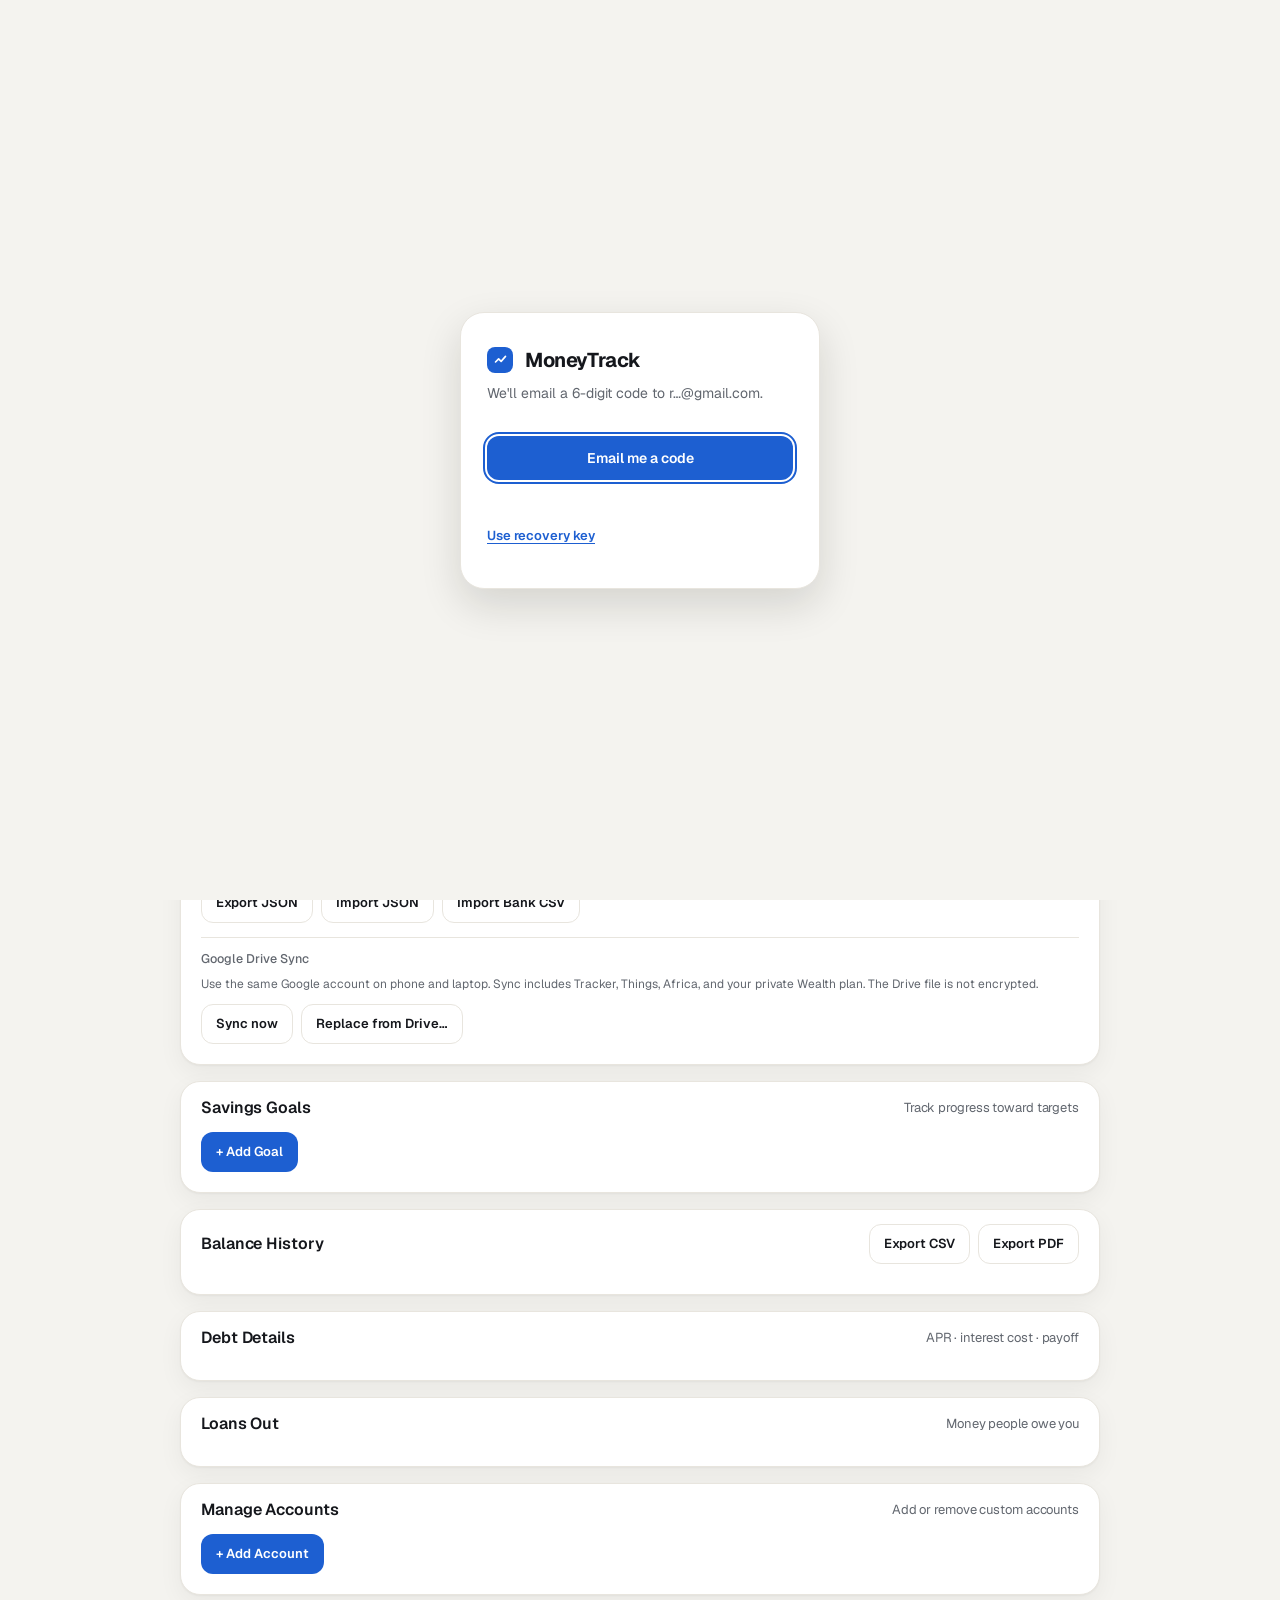
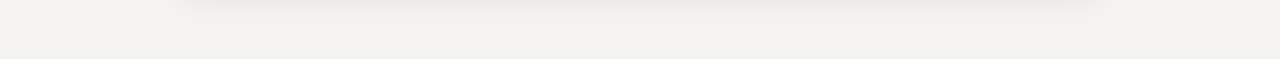
==== commit f25ae1e8: "fix: reconcile device data and lock mobile viewport" ====
--- a/index.html
+++ b/index.html
@@ -2,7 +2,7 @@
 <html lang="en">
 <head>
   <meta charset="UTF-8">
-  <meta name="viewport" content="width=device-width, initial-scale=1.0">
+  <meta name="viewport" content="width=device-width, initial-scale=1.0, viewport-fit=cover">
   <meta name="description" content="MoneyTrack — Personal account balance and transaction tracker">
   <meta name="theme-color" content="#070B14">
   <meta name="mobile-web-app-capable" content="yes">
@@ -91,6 +91,7 @@
 
   <!-- Main -->
   <main id="main">
+    <div class="sync-alert hidden" id="sync-alert" role="alert"></div>
 
     <!-- ══ ACCOUNTS TAB ═══════════════════════════════════════ -->
     <section id="sec-accounts" role="tabpanel"
@@ -106,10 +107,14 @@
           <div class="backup-banner-title" id="backup-banner-title">No backup on this device yet</div>
           <div class="backup-banner-text">Your records live only in this browser.</div>
           <div class="backup-banner-actions">
-            <button type="button" class="btn btn-green btn-sm" id="backup-now-drive">Back up to Google Drive</button>
+            <button type="button" class="btn btn-green btn-sm" id="backup-now-drive">Sync with Google Drive</button>
             <button type="button" class="btn-link" id="backup-now-file">Download a backup file</button>
           </div>
         </div>
+      </div>
+      <div class="sync-setup hidden" id="sync-setup">
+        <span>Link this device to the same Google Drive account as your other device.</span>
+        <button type="button" class="btn btn-green btn-sm" id="sync-connect">Sync with Google Drive</button>
       </div>
 
       <!-- Summary KPI cards -->
@@ -226,10 +231,11 @@
         </div>
         <div class="gdrive-sync">
           <div class="gdrive-label">Google Drive Sync</div>
+          <p class="sync-help">Use the same Google account on phone and laptop. Sync includes Tracker, Things, Africa, and your private Wealth plan. The Drive file is not encrypted.</p>
           <div class="flex gap-8" style="flex-wrap:wrap;align-items:center">
-            <button class="btn btn-ghost btn-sm" id="gdrive-save">&#8593; Save to Drive</button>
-            <button class="btn btn-ghost btn-sm" id="gdrive-load">&#8595; Load from Drive</button>
-            <span id="gdrive-status" class="gdrive-status"></span>
+            <button class="btn btn-ghost btn-sm" id="gdrive-save">Sync now</button>
+            <button class="btn btn-ghost btn-sm" id="gdrive-load">Replace from Drive…</button>
+            <span id="gdrive-status" class="gdrive-status" role="status" aria-live="polite"></span>
           </div>
         </div>
       </div>
@@ -887,7 +893,9 @@
 
   <script src="https://accounts.google.com/gsi/client" async defer></script>
   <script src="js/email-login.js" defer></script>
+  <script src="js/sync-merge.js" defer></script>
   <script src="js/app.js" defer></script>
+  <script src="js/drive-sync.js" defer></script>
   <script src="js/wealth.js" defer></script>
   <script src="js/africa.js" defer></script>
 </body>
--- a/css/styles.css
+++ b/css/styles.css
@@ -93,6 +93,7 @@
 /* ─── Reset ─────────────────────────────────────────────────── */
 *, *::before, *::after { box-sizing: border-box; margin: 0; padding: 0; }
 html { font-size: 15px; scroll-behavior: smooth; -webkit-text-size-adjust: 100%; }
+html, body { max-width: 100%; overflow-x: clip; overscroll-behavior-x: none; }
 body {
   font-family: 'Geist', -apple-system, BlinkMacSystemFont, 'Segoe UI', sans-serif;
   background: var(--bg);
@@ -688,6 +689,9 @@
 .gdrive-status {
   font-size: 11px; color: var(--muted);
 }
+.sync-help { margin: 0 0 10px; font-size: 12px; color: var(--muted); line-height: 1.45; }
+.sync-alert { margin: 0 0 16px; padding: 12px 14px; border: 1px solid var(--warn-border); border-radius: 12px; background: var(--warn-bg); color: var(--warn-text); font-size: 13px; }
+.sync-setup { display: flex; align-items: center; justify-content: space-between; flex-wrap: wrap; gap: 10px; margin: 0 0 16px; padding: 12px 14px; border: 1px solid var(--border); border-radius: 12px; background: var(--surf); color: var(--muted); font-size: 13px; }
 
 /* ─── Login Gate ─────────────────────────────────────────────── */
 #login-overlay {
@@ -1054,6 +1058,8 @@
 .wl-config-actions { display: flex; gap: 10px; flex-wrap: wrap; align-items: center; margin-top: 10px; }
 .wl-config-actions button, .wl-config-import { padding: 8px 12px; border: 1px solid var(--border); border-radius: 6px; background: var(--surf2); color: var(--text); font: inherit; font-size: 12px; cursor: pointer; }
 .wl-config-import input { display: block; margin-top: 6px; max-width: 100%; }
+.wl-config-import { display: block; max-width: 100%; min-width: 0; overflow: hidden; }
+.wl-config-import input[type="file"] { width: 100%; min-width: 0; }
 .wl-unconfigured > .card:not(#wl-config), .wl-unconfigured > .wl-mode { display: none; }
 
 /* ═══ Hybrid design layer (Midnight + Paper) ═══════════════════════
@@ -1297,7 +1303,7 @@
 #toast-msg.toast-info    { background: var(--accent); color: var(--on-accent); }
 body.light #toast-msg.toast-success { color: #FFFFFF; }
 body:not(.light) #toast-msg.toast-error { color: #1A0906; }
-@media (max-width: 760px) { #toast-msg { bottom: calc(var(--tabbar-h) + var(--safe-bottom) + 14px); } }
+@media (max-width: 820px) { #toast-msg { bottom: calc(var(--tabbar-h) + var(--safe-bottom) + 14px); } }
 
 /* The account is shown by the coloured dot; text next to it stays readable. */
 .txn-meta [style*="color"] { color: var(--muted) !important; }
@@ -1317,7 +1323,7 @@
 .wl-ctrl-grid > *, .wl-config-grid > *, .account-fields > * { min-width: 0; }
 
 /* ─── Responsive (kept last so phone rules win) ──────────────────── */
-@media (min-width: 761px) {
+@media (min-width: 821px) {
   /* Desktop: net worth beside the account list. */
   #account-kpis { grid-template-columns: minmax(0, 1.05fr) minmax(0, 1fr); align-items: stretch; }
   .quick-actions { max-width: 460px; }
@@ -1330,7 +1336,7 @@
 
 /* Phones: brand bar on top, tabs in a bottom tab bar. (#nav must not get a
    backdrop-filter or transform here: that would trap the fixed tab bar.) */
-@media (max-width: 760px) {
+@media (max-width: 820px) {
   #nav { gap: 10px; padding-left: max(16px, env(safe-area-inset-left)); padding-right: max(16px, env(safe-area-inset-right)); }
   .nav-brand { flex: 1; }
   #nav [role="tablist"] {
@@ -1338,8 +1344,7 @@
     height: calc(var(--tabbar-h) + var(--safe-bottom));
     padding: 4px 4px var(--safe-bottom);
     display: grid; grid-template-columns: repeat(6, minmax(0, 1fr)); gap: 0;
-    background: var(--nav-bg);
-    -webkit-backdrop-filter: saturate(1.4) blur(14px); backdrop-filter: saturate(1.4) blur(14px);
+    background: var(--surf);
     border-top: 1px solid var(--border);
     overflow: visible;
   }
@@ -1463,7 +1468,7 @@
 body:not([data-tab]) .fab,
 body[data-tab="things"] .fab, body[data-tab="africa"] .fab,
 body.sheet-open .fab { display: none; }
-@media (max-width: 760px) { .fab { bottom: calc(var(--tabbar-h) + var(--safe-bottom) + 16px); } }
+@media (max-width: 820px) { .fab { bottom: calc(var(--tabbar-h) + var(--safe-bottom) + 16px); } }
 
 /* Add / edit sheet */
 body.sheet-open { overflow: hidden; }
@@ -1477,7 +1482,7 @@
   display: flex; flex-direction: column; gap: 12px;
   box-shadow: var(--shadow-lg);
 }
-@media (min-width: 761px) {
+@media (min-width: 821px) {
   .txn-sheet { bottom: auto; top: 50%; transform: translate(-50%, -50%); border-radius: 24px; padding-bottom: 18px; max-height: calc(100dvh - 64px); }
   .sheet-handle { display: none; }
 }
@@ -1631,4 +1636,37 @@
 }
 body:not(.light) .action-toast button { color: #1D5FD1; }
 body.light .action-toast button { color: #9DBDFF; }
-@media (max-width: 760px) { .action-toast { bottom: calc(var(--tabbar-h) + var(--safe-bottom) + 14px); } }
+@media (max-width: 820px) { .action-toast { bottom: calc(var(--tabbar-h) + var(--safe-bottom) + 14px); } }
+
+/* ══ Safe to spend until payday (slot between net worth and the account list) ══ */
+.safe-card {
+  background: var(--surf); border: 1px solid var(--border); border-radius: var(--radius);
+  box-shadow: var(--shadow); padding: 18px; display: flex; flex-direction: column; gap: 6px;
+}
+.safe-head { display: flex; justify-content: space-between; align-items: baseline; gap: 10px; flex-wrap: wrap; }
+.safe-title { font-size: 15px; font-weight: 700; color: var(--text); }
+.safe-until { font-size: 13px; color: var(--muted); }
+.safe-amount { font-size: 40px; font-weight: 700; letter-spacing: -1.4px; line-height: 1.1; font-variant-numeric: tabular-nums; margin-top: 4px; }
+.safe-amount .kpi-cents { font-size: .55em; font-weight: 600; letter-spacing: -.4px; color: var(--muted); }
+.safe-amount--short, .safe-amount--short .kpi-cents { color: var(--red); }
+.safe-sub { font-size: 13.5px; color: var(--muted); }
+.safe-sub--short { color: var(--red); font-weight: 600; }
+.safe-bar { display: flex; gap: 3px; height: 10px; margin: 8px 0 2px; }
+.safe-seg { background: var(--brig); border-radius: 2px; min-width: 3px; }
+.safe-seg:first-child { border-radius: 5px 2px 2px 5px; }
+.safe-seg:last-child { border-radius: 2px 5px 5px 2px; }
+.safe-seg:only-child { border-radius: 5px; }
+.safe-seg--free { background: var(--accent); }
+.safe-rows { display: flex; flex-direction: column; margin-top: 8px; border-top: 1px solid var(--hair); }
+.safe-row { display: flex; justify-content: space-between; align-items: center; gap: 12px; min-height: 32px; font-size: 13.5px; }
+.safe-row span:first-child { color: var(--muted); min-width: 0; }
+.safe-row span:last-child { font-variant-numeric: tabular-nums; white-space: nowrap; color: var(--text); }
+.safe-row:first-child span:last-child { font-weight: 600; }
+.safe-note, .safe-setup { margin: 4px 0 0; font-size: 12px; line-height: 1.4; color: var(--muted); }
+.safe-setup { font-size: 14px; }
+@media (min-width: 821px) {
+  #account-kpis { grid-template-areas: "hero list" "safe list"; }
+  #account-kpis > .kpi-hero { grid-area: hero; }
+  #account-kpis > .kpi-list { grid-area: list; }
+  #account-kpis > .safe-card { grid-area: safe; }
+}
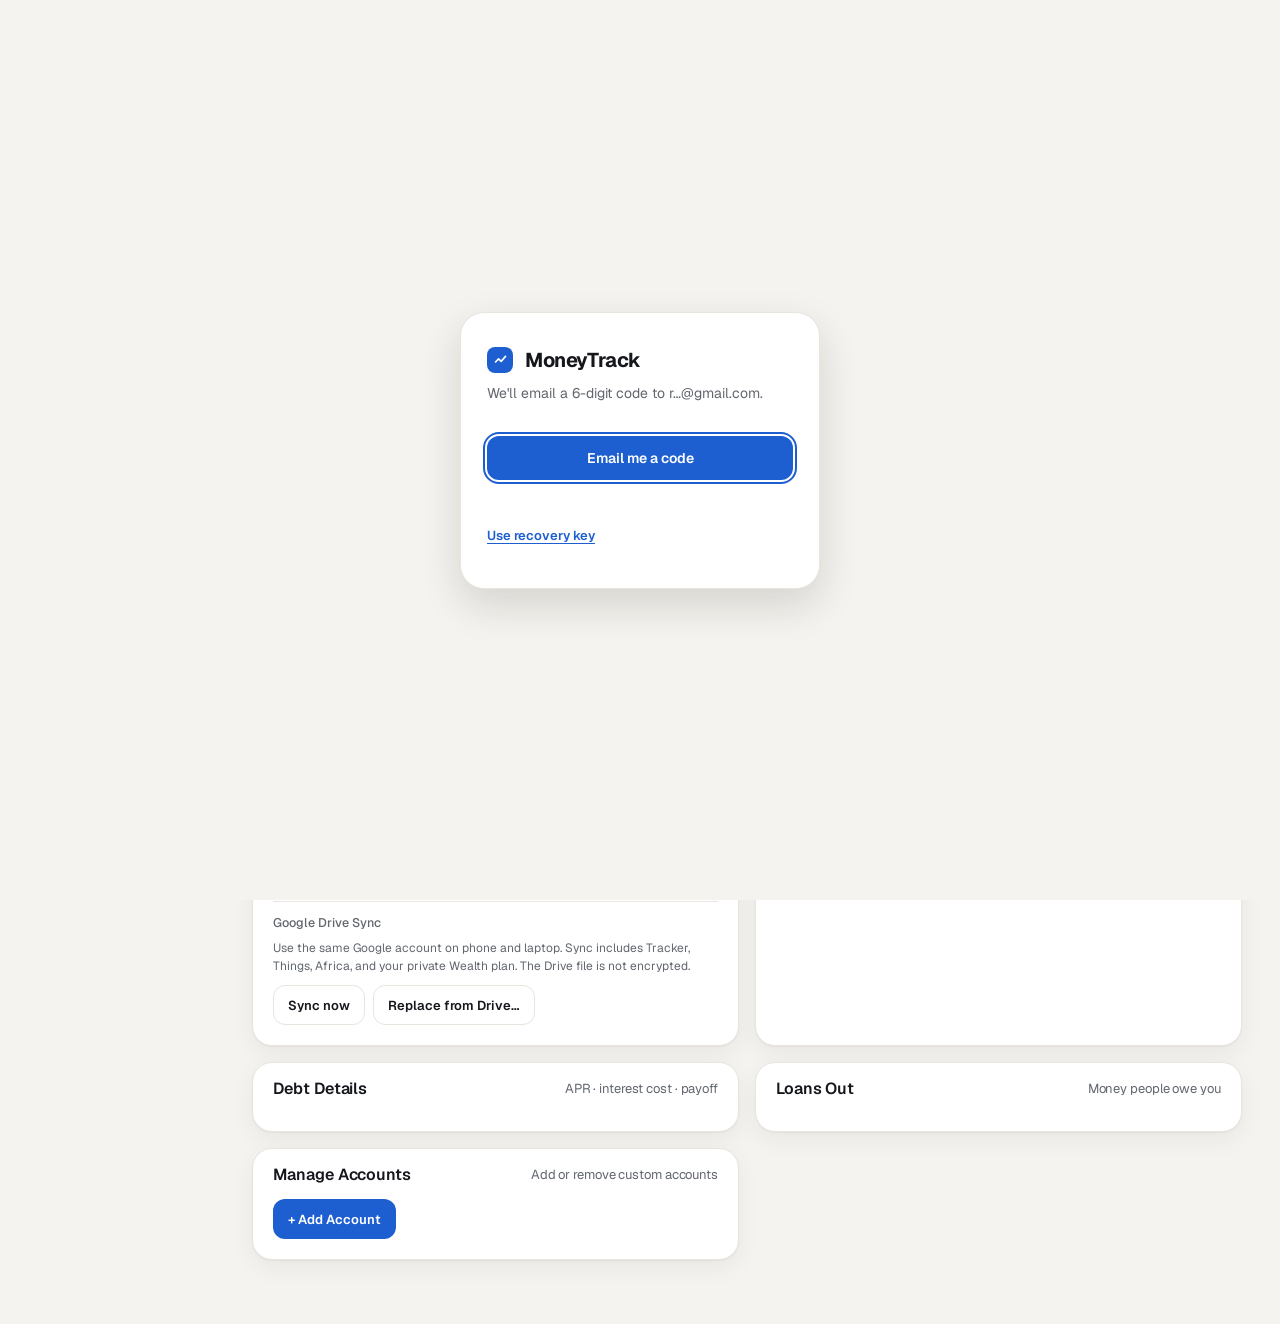
==== commit 0df429c9: "Redesign responsive workspaces and link Things purchases to Tracker" ====
--- a/index.html
+++ b/index.html
@@ -15,6 +15,8 @@
   <link rel="icon" type="image/png" sizes="32x32" href="icons/favicon-32.png" />
   <title>MoneyTrack</title>
   <link rel="stylesheet" href="css/styles.css">
+  <link rel="stylesheet" href="css/desktop-workspace.css">
+  <link rel="stylesheet" href="css/mobile-workspace.css">
 </head>
 <body>
   <a class="skip-link" href="#main">Skip to main content</a>
@@ -87,7 +89,15 @@
 
     <button id="theme-toggle" aria-label="Toggle light/dark theme"></button>
     <button id="lock-btn" aria-label="Lock this device" title="Lock"><svg aria-hidden="true" viewBox="0 0 24 24" fill="none" stroke="currentColor" stroke-width="1.9" stroke-linecap="round" stroke-linejoin="round"><rect x="5" y="11" width="14" height="10" rx="2"/><path d="M8 11V8a4 4 0 0 1 8 0v3"/></svg></button>
+    <button type="button" id="mobile-more" aria-expanded="false" aria-controls="mobile-more-menu" aria-label="More sections">
+      <svg aria-hidden="true" viewBox="0 0 24 24" fill="none" stroke="currentColor" stroke-width="1.9" stroke-linecap="round"><circle cx="5" cy="12" r="1"/><circle cx="12" cy="12" r="1"/><circle cx="19" cy="12" r="1"/></svg><span>More</span>
+    </button>
   </nav>
+  <div id="mobile-more-menu" hidden aria-label="More sections">
+    <button type="button" data-open-tab="tab-analysis">Analysis <span>Trends and insights</span></button>
+    <button type="button" data-open-tab="tab-wealth">Wealth <span>Your plan and progress</span></button>
+    <button type="button" data-open-tab="tab-africa">Africa <span>Investments and exchange rate</span></button>
+  </div>
 
   <!-- Main -->
   <main id="main">
@@ -115,6 +125,10 @@
       <div class="sync-setup hidden" id="sync-setup">
         <span>Link this device to the same Google Drive account as your other device.</span>
         <button type="button" class="btn btn-green btn-sm" id="sync-connect">Sync with Google Drive</button>
+      </div>
+      <div class="drive-health hidden" id="drive-health" role="status" aria-live="polite">
+        <span id="drive-health-text"></span>
+        <button type="button" class="btn-link" id="drive-health-sync">Sync now</button>
       </div>
 
       <!-- Summary KPI cards -->
@@ -254,6 +268,9 @@
         </div>
       </div>
 
+      <button type="button" id="account-tools-toggle" aria-controls="account-tools" aria-expanded="false">More account tools <span aria-hidden="true">⌄</span></button>
+      <div id="account-tools"></div>
+
       <!-- Balance History -->
       <div class="card" data-collapse="balance-history" data-default="closed">
         <div class="card-title">Balance History
@@ -311,9 +328,9 @@
       <p class="section-sub">Log income and expenses, analyse spending patterns.</p>
 
       <!-- Filter Bar -->
-      <div class="card" style="padding: 14px 20px">
+      <div class="card" id="tracker-filter-card">
         <div class="filter-bar">
-          <span class="filter-label">Period:</span>
+          <label class="filter-label" for="filter-period">Period:</label>
           <select id="filter-period">
             <option value="all">All Time</option>
             <option value="today">Today</option>
@@ -329,20 +346,19 @@
           <span id="custom-range-to-label" style="display:none;font-size:11px;color:var(--muted)">To:</span>
           <input type="date" id="filter-to" style="display:none">
 
-          <span class="filter-label">Account:</span>
-          <select id="filter-account">
-            <!-- Populated by JS from ACCOUNTS -->
-          </select>
-
-          <span class="filter-label">Type:</span>
-          <select id="filter-type">
-            <option value="all">All Types</option>
-            <option value="income">Income</option>
-            <option value="expense">Expense</option>
-            <option value="transfer">Transfer</option>
-          </select>
-
-          <button class="btn btn-ghost btn-sm" id="export-txns">Export CSV</button>
+          <button type="button" class="btn btn-ghost btn-sm" id="tracker-filter-toggle" aria-controls="tracker-extra-filters" aria-expanded="false">More filters</button>
+          <div id="tracker-extra-filters">
+            <label for="filter-account">Account</label>
+            <select id="filter-account"><!-- Populated by JS from ACCOUNTS --></select>
+            <label for="filter-type">Type</label>
+            <select id="filter-type">
+              <option value="all">All Types</option>
+              <option value="income">Income</option>
+              <option value="expense">Expense</option>
+              <option value="transfer">Transfer</option>
+            </select>
+            <button class="btn btn-ghost btn-sm" id="export-txns">Export CSV</button>
+          </div>
         </div>
 
         <!-- Summary Stats -->
@@ -390,7 +406,7 @@
       </div>
 
       <!-- Monthly Trends -->
-      <div class="card">
+      <div class="card" id="tracker-trends-card">
         <div class="card-title">6-Month Trends
           <span style="font-weight:400;font-size:11px;color:var(--muted)">Income · Expenses · Savings rate</span>
         </div>
@@ -408,7 +424,7 @@
       </div>
 
       <!-- Monthly Budgets -->
-      <div class="card" data-collapse="budgets" data-default="closed">
+      <div class="card" id="tracker-budget-card" data-collapse="budgets" data-default="closed">
         <div class="card-title">Monthly Budgets
           <span style="font-weight:400;font-size:11px;color:var(--muted)">Set spending limits per category</span>
         </div>
@@ -418,7 +434,7 @@
       </div>
 
       <!-- Transaction Log -->
-      <div class="card">
+      <div class="card" id="tracker-transactions-card">
         <div class="card-title">Transactions
           <div class="flex gap-8" style="align-items:center">
             <span id="txn-count" style="font-weight:400;font-size:11px;color:var(--muted)"></span>
@@ -506,29 +522,36 @@
              aria-labelledby="tab-things" class="sec">
 
       <h1 class="section-title">Things</h1>
-      <p class="section-sub">Track purchases and prices of any item you buy regularly.</p>
+      <p class="section-sub">Compare prices and link purchases to Tracker expenses.</p>
 
       <!-- List View (hidden when item detail is open) -->
       <div id="things-list-view">
 
         <!-- Within-page section nav -->
         <nav class="things-section-nav" aria-label="Things sections">
-          <a class="things-sec-link" href="#things-sec-overview">Overview</a>
-          <a class="things-sec-link" href="#things-sec-items">Items</a>
-          <a class="things-sec-link" href="#things-sec-stores">Stores</a>
-          <a class="things-sec-link" href="#things-sec-analysis">Analysis</a>
-          <a class="things-sec-link" href="#things-sec-purchases">Purchases</a>
-          <a class="things-sec-link" href="#things-sec-review">Needs Review</a>
+          <button type="button" class="things-sec-link" data-things-section="overview">Overview</button>
+          <button type="button" class="things-sec-link" data-things-section="items">Items</button>
+          <button type="button" class="things-sec-link" data-things-section="stores">Stores</button>
+          <button type="button" class="things-sec-link" data-things-section="analysis">Analysis</button>
+          <button type="button" class="things-sec-link" data-things-section="purchases">Purchases</button>
+          <button type="button" class="things-sec-link" data-things-section="review">Needs Review</button>
         </nav>
+        <label class="things-mobile-switcher" for="things-mobile-switcher">Show
+          <select id="things-mobile-switcher">
+            <option value="overview">Overview</option><option value="items">Items</option>
+            <option value="stores">Stores</option><option value="analysis">Analysis</option>
+            <option value="purchases">Purchases</option><option value="review">Needs Review</option>
+          </select>
+        </label>
 
         <!-- A. Overview -->
         <div id="things-sec-overview">
           <div class="summary-grid" id="things-kpis" aria-live="polite"></div>
-          <div id="things-controls" class="things-controls-bar"></div>
         </div>
 
         <!-- B. Items -->
         <div id="things-sec-items">
+          <div id="things-controls" class="things-controls-bar"></div>
           <div id="things-add-item-form" style="display:none" class="card"></div>
           <div id="things-item-grid" class="things-item-grid"></div>
         </div>
@@ -898,5 +921,6 @@
   <script src="js/drive-sync.js" defer></script>
   <script src="js/wealth.js" defer></script>
   <script src="js/africa.js" defer></script>
+  <script src="js/workspace-ui.js" defer></script>
 </body>
 </html>
--- a/css/desktop-workspace.css
+++ b/css/desktop-workspace.css
@@ -0,0 +1,76 @@
+/* Wide screens use a work area with a persistent section rail. */
+.drive-health {
+  display: flex; align-items: center; justify-content: space-between; gap: 12px;
+  min-height: 44px; padding: 9px 14px; margin-bottom: 12px;
+  border: 1px solid var(--border); border-radius: 12px;
+  background: var(--surf); color: var(--muted); font-size: 12.5px;
+}
+.drive-health .btn-link { min-height: 28px; white-space: nowrap; font-size: 12.5px; }
+.drive-health-error { border-color: var(--red); color: var(--red); }
+@media (min-width: 821px) {
+  main { max-width: 1160px; }
+  #mobile-more, #mobile-more-menu, .things-mobile-switcher,
+  #tracker-filter-toggle, #account-tools-toggle { display: none; }
+  #tracker-extra-filters { display: contents; }
+  #account-tools { display: grid; grid-template-columns: repeat(2, minmax(0, 1fr)); gap: 16px; }
+  #account-tools > .card { min-width: 0; margin-bottom: 0; }
+  #financial-ratios-card, #update-balances-card { grid-column: 1 / -1; }
+  #sec-accounts.on { display: grid; grid-template-columns: minmax(0, 1.2fr) minmax(300px, .8fr); gap: 0 16px; }
+  #sec-accounts > :not(#bills-card):not(#goals-card) { grid-column: 1 / -1; }
+  #bills-card { grid-column: 1; }
+  #goals-card { grid-column: 2; }
+  #account-tools { margin-top: 4px; }
+  #tracker-transactions-card { min-height: 360px; }
+  #sec-tracker.on { display: flex; flex-direction: column; }
+  #sec-tracker > .section-title { order: 0; }
+  #sec-tracker > .section-sub { order: 1; }
+  #tracker-filter-card { order: 2; }
+  #tracker-transactions-card { order: 3; }
+  #tracker-budget-card { order: 4; }
+  #analysis-grid { order: 5; }
+  #tracker-trends-card { order: 6; }
+  #recurring-card { order: 7; }
+  #things-list-view { display: grid; grid-template-columns: 180px minmax(0, 1fr); gap: 0 22px; align-items: start; }
+  .things-section-nav { grid-column: 1; grid-row: 1; display: flex; flex-direction: column; position: sticky; top: 90px; }
+  .things-sec-link { justify-content: flex-start; border-radius: 11px; width: 100%; }
+  .things-sec-link.active { background: var(--accent-soft); border-color: var(--accent); color: var(--accent-text); font-weight: 650; }
+  #things-list-view > [id^="things-sec-"] { grid-column: 2; grid-row: 1; min-width: 0; }
+}
+
+@media (min-width: 1000px) {
+  #sec-tracker.on { display: grid; grid-template-columns: minmax(0, 1.35fr) minmax(320px, .85fr); gap: 0 16px; }
+  #sec-tracker > .section-title, #sec-tracker > .section-sub, #tracker-filter-card { grid-column: 1 / -1; }
+  #tracker-transactions-card { grid-column: 1; grid-row: 4 / span 3; }
+  #analysis-grid { grid-column: 2; grid-row: 4; grid-template-columns: minmax(0, 1fr); }
+  #analysis-grid > .card { min-width: 0; }
+  #tracker-budget-card { grid-column: 2; grid-row: 5; }
+  #tracker-trends-card { grid-column: 2; grid-row: 6; }
+  #recurring-card { grid-column: 1 / -1; grid-row: 7; }
+}
+
+@media (min-width: 1180px) {
+  :root { --desktop-rail: 214px; }
+  #nav {
+    width: var(--desktop-rail); right: auto; bottom: 0; height: 100dvh;
+    padding: 28px 14px 88px; flex-direction: column; align-items: stretch;
+    gap: 0; border-bottom: 0; border-right: 1px solid var(--border);
+    background: var(--surf); -webkit-backdrop-filter: none; backdrop-filter: none;
+  }
+  .nav-brand { padding: 0 10px; font-size: 17px; }
+  #nav [role="tablist"] { display: flex; flex-direction: column; overflow: visible; flex: 0 0 auto; gap: 5px; margin-top: 32px; }
+  #nav [role="tab"] { justify-content: flex-start; height: 45px; padding: 0 13px; width: 100%; }
+  #nav [role="tab"][aria-selected="true"] { color: var(--accent-text); background: var(--accent-soft); }
+  #theme-toggle, #lock-btn { position: absolute; bottom: 22px; }
+  #theme-toggle { left: 24px; }
+  #lock-btn { right: 24px; }
+  main { margin: 0 0 0 var(--desktop-rail); max-width: none; padding: 32px clamp(24px, 3vw, 52px) 64px; }
+  main > .sec, main > .sync-alert { max-width: 1260px; margin-left: auto; margin-right: auto; }
+  #things-list-view { grid-template-columns: 190px minmax(0, 1fr); gap: 0 28px; }
+  .things-section-nav { top: 30px; }
+}
+
+.wl-config-heading { font-size: 14px; font-weight: 700; margin: 16px 0 10px; }
+.wl-config-section { border-top: 1px solid var(--hair); margin-top: 15px; padding-top: 7px; }
+.wl-config-section > summary { cursor: pointer; min-height: 44px; font-weight: 600; color: var(--text); }
+.wl-config-section > .wl-config-grid { margin: 10px 0 14px; }
+[hidden] { display: none !important; }
--- a/css/mobile-workspace.css
+++ b/css/mobile-workspace.css
@@ -0,0 +1,231 @@
+/* Phone workspace. Loaded after styles.css; desktop keeps its own layout. */
+@media (min-width: 821px) {
+  #mobile-more,
+  #mobile-more-menu,
+  .things-mobile-switcher,
+  #account-tools-toggle,
+  #tracker-filter-toggle { display: none !important; }
+}
+
+@media (max-width: 820px) {
+  html, body { max-width: 100%; overflow-x: clip; }
+  main { width: 100%; max-width: 680px; padding: 18px 16px calc(var(--tabbar-h) + var(--safe-bottom) + 30px); }
+  main, .sec, .card, .summary-grid, .analysis-grid, .tracker-summary,
+  .things-controls-bar, .things-item-grid, .wl-config-grid { min-width: 0; }
+  .sec { overflow-wrap: break-word; }
+  .section-title { font-size: 25px; line-height: 1.2; letter-spacing: -.55px; }
+  .section-sub { font-size: 13.5px; line-height: 1.45; margin-bottom: 16px; }
+  .card { padding: 16px; margin-bottom: 12px; border-radius: 17px; }
+  .card-title { font-size: 15px; line-height: 1.35; margin-bottom: 12px; }
+  .card-title > span { line-height: 1.35; }
+  .empty-state { padding: 24px 12px; }
+  #nav { background: var(--surf); }
+
+  /* Four daily destinations stay visible. Secondary destinations live in More. */
+  #nav [role="tablist"] {
+    right: 25%;
+    grid-template-columns: repeat(3, minmax(0, 1fr));
+  }
+  #nav [role="tablist"] > #tab-analysis,
+  #nav [role="tablist"] > #tab-wealth,
+  #nav [role="tablist"] > #tab-africa { display: none; }
+  #mobile-more {
+    position: fixed; z-index: 102; right: 0; bottom: 0;
+    width: 25%; height: calc(var(--tabbar-h) + var(--safe-bottom));
+    display: inline-flex; flex-direction: column; align-items: center;
+    justify-content: center; gap: 3px; min-width: 0; min-height: 54px;
+    padding: 4px 0 var(--safe-bottom); border: 0;
+    border-top: 1px solid var(--border); border-radius: 0;
+    background: var(--surf); color: var(--muted);
+    font: inherit; font-size: 10.5px; font-weight: 500;
+  }
+  #mobile-more svg { width: 22px; height: 22px; flex: none; }
+  #mobile-more[aria-expanded="true"],
+  body[data-tab="analysis"] #mobile-more,
+  body[data-tab="wealth"] #mobile-more,
+  body[data-tab="africa"] #mobile-more { color: var(--accent-text); font-weight: 600; }
+  #mobile-more-menu {
+    position: fixed; z-index: 102;
+    left: max(12px, env(safe-area-inset-left));
+    right: max(12px, env(safe-area-inset-right));
+    bottom: calc(var(--tabbar-h) + var(--safe-bottom) + 10px);
+    display: grid; grid-template-columns: minmax(0, 1fr); gap: 6px;
+    padding: 10px; border: 1px solid var(--border); border-radius: 17px;
+    background: var(--surf); box-shadow: var(--shadow-lg);
+  }
+  #mobile-more-menu[hidden], #mobile-more[hidden] { display: none !important; }
+  #mobile-more-menu button {
+    min-width: 0; min-height: 48px; padding: 8px 12px;
+    border: 1px solid var(--border); border-radius: 12px;
+    background: var(--surf2); color: var(--text);
+    font: inherit; font-size: 14px; font-weight: 600;
+    display: flex; align-items: center; justify-content: space-between;
+    gap: 12px; text-align: left;
+  }
+  #mobile-more-menu button span { color: var(--muted); font-size: 11.5px; font-weight: 400; text-align: right; }
+  #mobile-more-menu button[aria-current="page"] { border-color: var(--accent); color: var(--accent-text); background: var(--accent-soft); }
+
+  /* Accounts: one clear balance story, then actions and the remaining records. */
+  #account-kpis { grid-template-columns: minmax(0, 1fr); gap: 10px; margin-bottom: 12px; }
+  #account-kpis > * { min-width: 0; }
+  .kpi-hero { padding: 17px 18px; }
+  .kpi-hero .kpi-value { font-size: clamp(33px, 9vw, 40px); }
+  .safe-card { padding: 16px 18px; border-radius: 17px; gap: 4px; }
+  .safe-amount { font-size: clamp(30px, 8vw, 38px); }
+  .safe-row { min-height: 34px; }
+  .kpi-list { border-radius: 17px; }
+  .kpi-row { min-height: 60px; }
+  .kpi-row .kpi-sub { max-width: 100%; }
+  .quick-actions { gap: 8px; margin-bottom: 14px; }
+  .quick-actions .btn { min-width: 0; min-height: 46px; padding-inline: 8px; font-size: 13.5px; }
+  #account-tools-toggle,
+  #tracker-filter-toggle {
+    width: 100%; min-height: 44px; display: inline-flex; align-items: center;
+    justify-content: space-between; gap: 10px; padding: 9px 13px;
+    border: 1px solid var(--border); border-radius: 12px;
+    background: var(--surf); color: var(--text);
+    font: inherit; font-size: 13.5px; font-weight: 600;
+    text-align: left;
+  }
+  #account-tools-toggle[aria-expanded="true"],
+  #tracker-filter-toggle[aria-expanded="true"] { border-color: var(--brig); background: var(--surf2); }
+  #account-tools[hidden], #tracker-extra-filters[hidden],
+  #account-tools-toggle[aria-expanded="false"] + #account-tools,
+  #tracker-filter-toggle[aria-expanded="false"] + #tracker-extra-filters { display: none !important; }
+  #account-tools { min-width: 0; }
+  #account-tools > .card:first-child { margin-top: 12px; }
+  #backup-banner:not(.hidden) + #sync-setup { display: none; }
+  .backup-banner { padding: 12px; gap: 10px; border-radius: 15px; }
+  .backup-banner-icon { width: 32px; height: 32px; }
+  .backup-banner-actions { margin-top: 8px; }
+  .sync-setup { padding: 11px 13px; gap: 8px; }
+  .bill-row { flex-wrap: wrap; }
+  .bill-main { flex-basis: 54%; }
+  .bill-pay { margin-left: auto; }
+
+  /* Tracker: the selected period and the transaction log are the main task. */
+  #sec-tracker.on { display: flex; flex-direction: column; }
+  #sec-tracker > * { order: 10; }
+  #sec-tracker > .section-title { order: 0; }
+  #sec-tracker > .section-sub { order: 1; }
+  #tracker-filter-card { order: 2; }
+  #tracker-transactions-card { order: 3; }
+  #tracker-budget-card { order: 4; }
+  #analysis-grid { order: 5; }
+  #sec-tracker .tracker-summary { grid-template-columns: repeat(2, minmax(0, 1fr)); gap: 8px; }
+  #sec-tracker .ts-card {
+    min-width: 0; padding: 12px 13px; border-radius: 12px;
+    background: var(--surf2); box-shadow: none;
+  }
+  #sec-tracker .ts-label { font-size: 11.5px; letter-spacing: 0; text-transform: none; margin-bottom: 4px; }
+  #sec-tracker .ts-value { font-size: clamp(17px, 4.8vw, 20px); line-height: 1.15; }
+  #sec-tracker .ts-card:last-child { grid-column: 1 / -1; }
+  #sec-tracker .ts-card:last-child .ts-value { font-size: 22px; }
+  #sec-tracker .filter-bar { min-width: 0; }
+  #sec-tracker .filter-bar select,
+  #sec-tracker .filter-bar input[type="date"] { width: 100%; min-width: 0; min-height: 44px; font-size: 16px; }
+  #tracker-extra-filters {
+    width: 100%; display: grid; grid-template-columns: minmax(0, 1fr);
+    gap: 5px; margin-top: 10px; padding-top: 10px; border-top: 1px solid var(--hair);
+  }
+  #tracker-extra-filters label { font-size: 12px; font-weight: 600; color: var(--muted); }
+  #tracker-extra-filters select { margin-bottom: 5px; }
+  #tracker-extra-filters .btn { justify-self: start; }
+  #tracker-transactions-card .card-title { margin-bottom: 10px; }
+  #txn-search { min-height: 44px; font-size: 16px; }
+  #tracker-transactions-card .txn-type-chips { margin-bottom: 10px; }
+  .txn-row { min-width: 0; }
+  .txn-row .txn-desc, .txn-row .txn-meta { min-width: 0; overflow: hidden; text-overflow: ellipsis; white-space: nowrap; }
+  .txn-row .txn-amount { white-space: nowrap; }
+  .txn-day-card { padding-inline: 12px; border-radius: 14px; }
+  .cat-row { min-width: 0; gap: 7px; }
+  .cat-label { min-width: 0; flex: 0 1 38%; }
+  .cat-bar-wrap { min-width: 8px; }
+  .cat-amount { min-width: 0; white-space: nowrap; }
+  .cat-pct { min-width: 0; }
+
+  /* Things: a quick item action, compact signals, and readable purchase cards. */
+  .things-mobile-switcher {
+    display: flex; align-items: center; gap: 10px;
+    margin-bottom: 12px; color: var(--muted);
+    font-size: 13px; font-weight: 600;
+  }
+  #things-mobile-switcher { display: block; flex: 1; width: 100%; min-width: 0; min-height: 46px; padding: 10px 12px;
+    border: 1px solid var(--border); border-radius: 12px; background: var(--surf); color: var(--text);
+    font: inherit; font-size: 16px; }
+  .things-section-nav { display: none; }
+  #things-kpis { grid-template-columns: repeat(2, minmax(0, 1fr)); gap: 8px; margin-bottom: 12px; }
+  #things-kpis .kpi { min-width: 0; padding: 11px 12px; box-shadow: none; }
+  #things-kpis .kpi-label { font-size: 11.5px; margin-bottom: 3px; }
+  #things-kpis .kpi-value { font-size: 17px; }
+  .things-controls-bar {
+    display: grid; grid-template-columns: repeat(2, minmax(0, 1fr));
+    gap: 8px; margin-bottom: 12px;
+  }
+  .things-controls-bar > * { min-width: 0; width: 100%; }
+  #things-search { grid-column: 1 / -1; font-size: 16px !important; min-height: 44px; }
+  #things-cat-filter, #things-sort { font-size: 16px !important; min-height: 44px; }
+  #things-show-add-item { grid-column: 1 / -1; min-height: 44px; }
+  .things-item-grid { grid-template-columns: minmax(0, 1fr); gap: 10px; }
+  .things-item-card { min-width: 0; padding: 14px; border-radius: 15px; }
+  .things-item-name { overflow-wrap: anywhere; }
+  #things-detail-view .card-title { justify-content: flex-start; }
+  #things-detail-view .card-title > span { flex-basis: auto; margin: 0; }
+  #things-detail-view .ratios-grid { grid-template-columns: repeat(2, minmax(0, 1fr)); }
+  #things-detail-view .ratio-card { min-width: 0; padding: 11px 12px; }
+  #things-detail-view .ratio-value { font-size: 18px; }
+  #things-detail-view .history-table, #things-detail-view .history-table tbody,
+  #things-detail-view .history-table tr, #things-detail-view .history-table td { display: block; width: 100%; }
+  #things-detail-view .history-table thead { display: none; }
+  #things-detail-view .history-table tr {
+    position: relative; display: grid; grid-template-columns: repeat(2, minmax(0, 1fr));
+    gap: 8px 12px; padding: 12px 38px 12px 0; border-bottom: 1px solid var(--hair);
+  }
+  #things-detail-view .history-table td { min-width: 0; padding: 0; border: 0; font-size: 13px; overflow-wrap: anywhere; }
+  #things-detail-view .history-table td::before { display: block; margin-bottom: 2px; color: var(--muted); font-size: 11px; font-weight: 500; }
+  #things-detail-view .history-table td:nth-child(1)::before { content: 'Date'; }
+  #things-detail-view .history-table td:nth-child(2)::before { content: 'Store'; }
+  #things-detail-view .history-table td:nth-child(3)::before { content: 'Quantity'; }
+  #things-detail-view .history-table td:nth-child(4)::before { content: 'Total'; }
+  #things-detail-view .history-table td:nth-child(5)::before { content: 'Unit price'; }
+  #things-detail-view .history-table td:last-child { position: absolute; top: 10px; right: 0; width: 36px; }
+  #things-detail-view .history-table td:last-child::before { display: none; }
+  #things-detail-view .history-table td:last-child button { min-width: 36px; min-height: 40px; }
+
+  /* Wealth: settings have clear grouping while the dashboard stays readable. */
+  #wl-config { padding: 16px; }
+  #wl-config .wl-sub { margin: 7px 0 12px; font-size: 12.5px; line-height: 1.45; }
+  #wl-config details { min-width: 0; border-top: 1px solid var(--hair); }
+  #wl-config details > summary { min-height: 46px; padding: 10px 0; font-size: 14px; font-weight: 600; }
+  #wl-config details[open] > summary { margin-bottom: 8px; }
+  #wl-config .wl-config-grid { grid-template-columns: minmax(0, 1fr); gap: 12px; }
+  #wl-config .wl-config-field input { min-height: 46px; font-size: 16px; }
+  #wl-config .wl-config-actions { gap: 8px; }
+  #wl-config .wl-config-actions button { min-height: 44px; }
+  #wl-config .wl-config-import { padding: 10px; }
+  #wl-config .wl-config-import input[type="file"] { max-width: 100%; }
+  #sec-wealth svg, #sec-analysis svg { max-width: 100%; }
+  .wl-mode { display: grid; grid-template-columns: repeat(4, minmax(0, 1fr)); gap: 5px; }
+  .wl-mode button { min-width: 0; padding: 7px 2px; font-size: 12px; }
+
+  /* Long labels and controls stay inside their card at narrow widths. */
+  .history-table, .things-item-card, .bill-row, .goal-item,
+  .acct-mgmt-item, .wl-row, .af-item { max-width: 100%; }
+  .card input[type="file"] { max-width: 100%; }
+  .txn-sheet { width: 100%; max-width: 100%; }
+  .sheet-foot { flex-wrap: wrap; row-gap: 2px; }
+}
+
+@media (max-width: 360px) {
+  main { padding-inline: 12px; }
+  #nav { padding-inline: 12px; }
+  #mobile-more { font-size: 9.5px; }
+  .card { padding: 14px; }
+  .kpi-row { gap: 8px; }
+  .kpi-row .kpi-value { font-size: 14px; }
+  .txn-icon { width: 32px; height: 32px; border-radius: 10px; }
+  .txn-row { gap: 8px; }
+  .txn-row .txn-desc { font-size: 14px; }
+  .txn-row .txn-amount { font-size: 13.5px; }
+  #things-kpis { grid-template-columns: repeat(2, minmax(0, 1fr)); }
+}
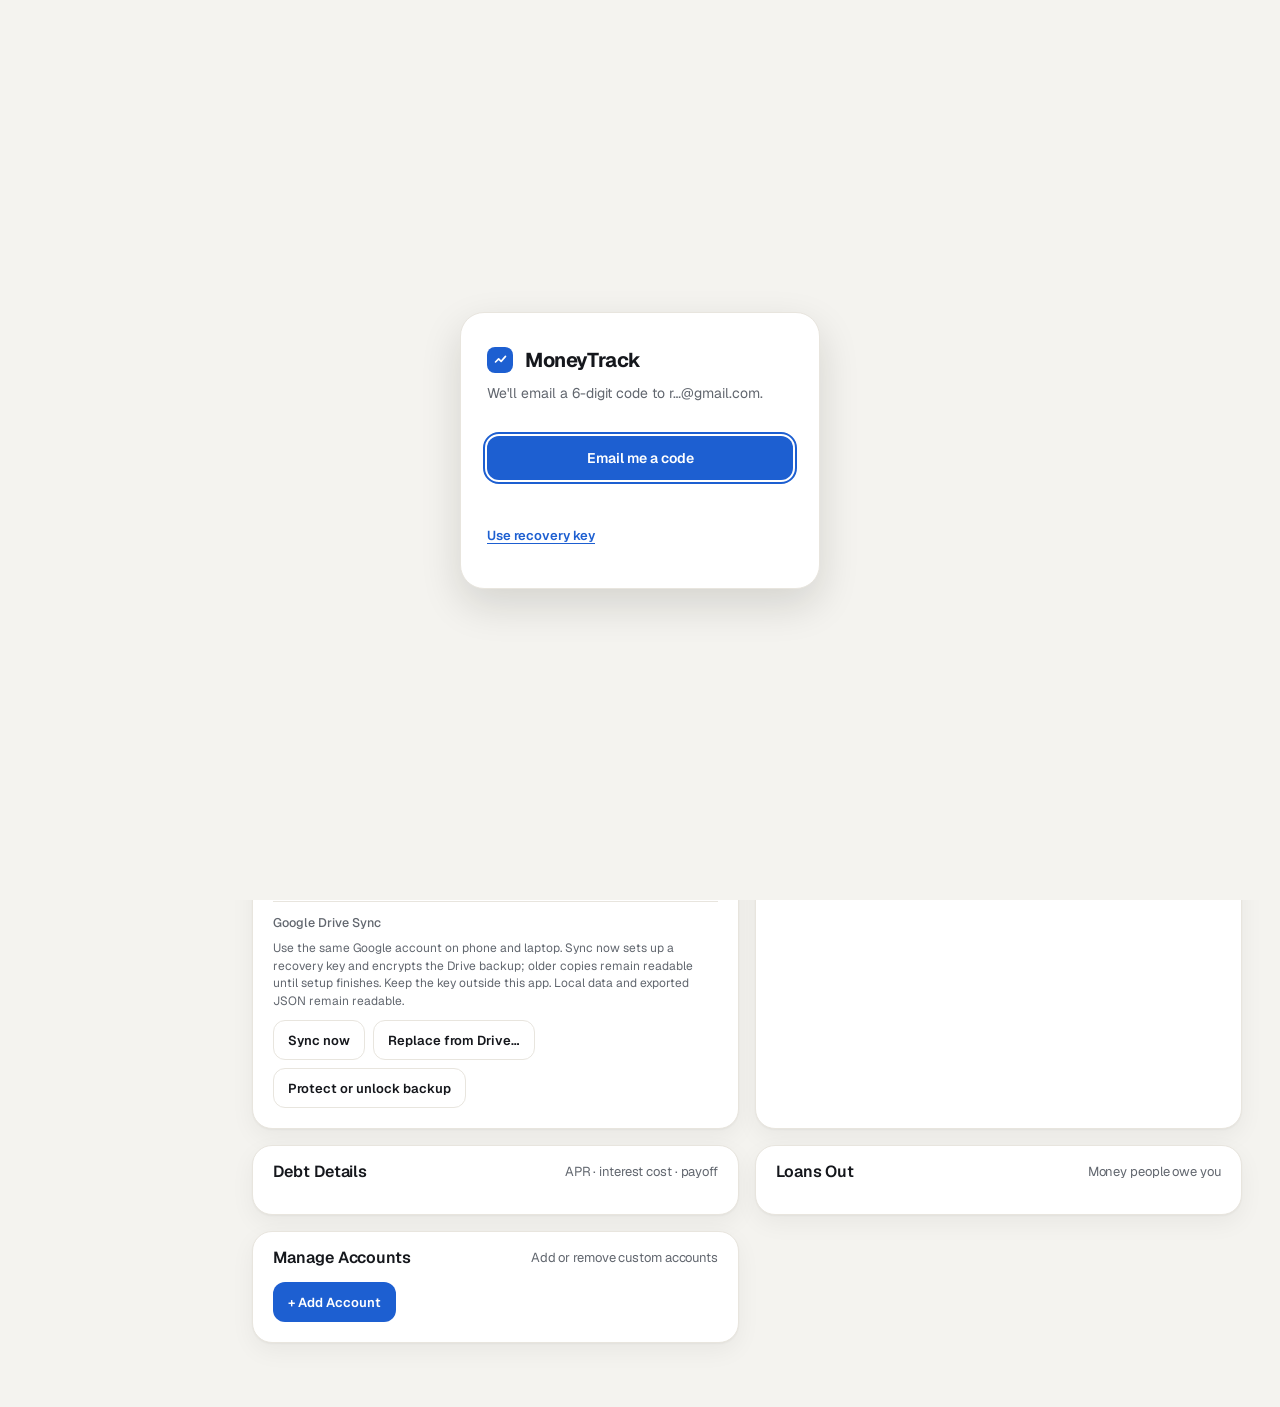
==== commit 8281ed28: "feat: explain savings flows and encrypt Drive backups" ====
--- a/index.html
+++ b/index.html
@@ -245,10 +245,11 @@
         </div>
         <div class="gdrive-sync">
           <div class="gdrive-label">Google Drive Sync</div>
-          <p class="sync-help">Use the same Google account on phone and laptop. Sync includes Tracker, Things, Africa, and your private Wealth plan. The Drive file is not encrypted.</p>
+          <p class="sync-help">Use the same Google account on phone and laptop. Sync now sets up a recovery key and encrypts the Drive backup; older copies remain readable until setup finishes. Keep the key outside this app. Local data and exported JSON remain readable.</p>
           <div class="flex gap-8" style="flex-wrap:wrap;align-items:center">
             <button class="btn btn-ghost btn-sm" id="gdrive-save">Sync now</button>
             <button class="btn btn-ghost btn-sm" id="gdrive-load">Replace from Drive…</button>
+            <button class="btn btn-ghost btn-sm" id="gdrive-key">Protect or unlock backup</button>
             <span id="gdrive-status" class="gdrive-status" role="status" aria-live="polite"></span>
           </div>
         </div>
@@ -376,8 +377,12 @@
             <div class="ts-value" id="stat-net">$0.00</div>
           </div>
           <div class="ts-card">
-            <div class="ts-label">Saved</div>
+            <div class="ts-label">Money Left %</div>
             <div class="ts-value" id="stat-rate" style="color:var(--muted)">—</div>
+          </div>
+          <div class="ts-card">
+            <div class="ts-label">Moved to Savings</div>
+            <div class="ts-value text-green" id="stat-savings-in">$0.00</div>
           </div>
           <div class="ts-card">
             <div class="ts-label">Total Left</div>
@@ -408,7 +413,7 @@
       <!-- Monthly Trends -->
       <div class="card" id="tracker-trends-card">
         <div class="card-title">6-Month Trends
-          <span style="font-weight:400;font-size:11px;color:var(--muted)">Income · Expenses · Savings rate</span>
+          <span style="font-weight:400;font-size:11px;color:var(--muted)">Income · Expenses · Money Left %</span>
         </div>
         <div id="monthly-trends">
           <!-- Rendered by JS -->
@@ -504,7 +509,7 @@
         </div>
         <div class="card">
           <div class="card-title">Accounts Pulse
-            <span style="font-weight:400;font-size:11px;color:var(--muted)">from snapshots</span>
+            <span style="font-weight:400;font-size:11px;color:var(--muted)">balances and transfers</span>
           </div>
           <div id="an-pulse"></div>
         </div>
@@ -914,9 +919,32 @@
     <button type="button" id="action-toast-btn">Undo</button>
   </div>
 
+  <dialog id="backup-key-dialog" class="backup-key-dialog" aria-labelledby="backup-key-title">
+    <form id="backup-key-form">
+      <h2 id="backup-key-title">Protect Drive backup</h2>
+      <p id="backup-key-explanation"></p>
+      <div id="backup-key-created" hidden>
+        <label for="backup-key-code">Your recovery key</label>
+        <textarea id="backup-key-code" class="acct-input" rows="2" readonly spellcheck="false"></textarea>
+        <button type="button" class="btn btn-ghost btn-sm" id="backup-key-copy">Copy key</button>
+        <label class="backup-key-confirm"><input type="checkbox" id="backup-key-saved"> I saved this key outside MoneyTrack.</label>
+      </div>
+      <div id="backup-key-unlock" hidden>
+        <label for="backup-key-input">Recovery key</label>
+        <input type="password" id="backup-key-input" class="acct-input" autocomplete="off" spellcheck="false">
+      </div>
+      <p id="backup-key-error" role="alert"></p>
+      <div class="backup-key-actions">
+        <button type="button" class="btn btn-ghost" id="backup-key-cancel">Cancel</button>
+        <button type="submit" class="btn btn-green" id="backup-key-submit">Enable encryption</button>
+      </div>
+    </form>
+  </dialog>
+
   <script src="https://accounts.google.com/gsi/client" async defer></script>
   <script src="js/email-login.js" defer></script>
   <script src="js/sync-merge.js" defer></script>
+  <script src="js/backup-crypto.js" defer></script>
   <script src="js/app.js" defer></script>
   <script src="js/drive-sync.js" defer></script>
   <script src="js/wealth.js" defer></script>
--- a/css/styles.css
+++ b/css/styles.css
@@ -1330,6 +1330,35 @@
   #nav { -webkit-backdrop-filter: saturate(1.4) blur(14px); backdrop-filter: saturate(1.4) blur(14px); }
 }
 
+/* Savings figures show their transaction and snapshot evidence on tap. */
+.savings-disclosure { min-width: 0; }
+.savings-disclosure > summary { cursor: pointer; list-style: none; }
+.savings-disclosure > summary::-webkit-details-marker { display: none; }
+.savings-disclosure > summary span:last-child { color: var(--muted); font-size: 11px; margin-left: 5px; }
+.savings-disclosure[open] > summary { margin-bottom: 10px; }
+.savings-evidence-group { border-top: 1px solid var(--hair); padding-top: 8px; margin-top: 8px; color: var(--text); }
+.savings-evidence-group ul { margin: 6px 0 0; padding-left: 18px; }
+.savings-evidence-group li { margin: 4px 0; overflow-wrap: anywhere; }
+.savings-disclosure p { color: var(--muted); margin: 8px 0 0; }
+.an-savings-card[open] { grid-column: span 2; }
+.an-savings-card .ts-label span { font-weight: 400; text-transform: none; letter-spacing: 0; }
+.an-savings-card summary > span { display: block; }
+
+.backup-key-dialog { width: min(92vw, 480px); max-height: 90vh; overflow-y: auto; border: 1px solid var(--border); border-radius: var(--radius); background: var(--surf); color: var(--text); box-shadow: var(--shadow); padding: 22px; }
+.backup-key-dialog::backdrop { background: rgba(0, 0, 0, .72); }
+.backup-key-dialog h2 { margin: 0 0 8px; font-size: 20px; }
+.backup-key-dialog p { color: var(--muted); line-height: 1.45; }
+.backup-key-dialog label { display: block; margin: 12px 0 5px; }
+.backup-key-dialog textarea, .backup-key-dialog input[type=password] { width: 100%; box-sizing: border-box; }
+.backup-key-dialog textarea { overflow-wrap: anywhere; resize: vertical; }
+.backup-key-dialog .backup-key-confirm { display: flex; align-items: flex-start; gap: 8px; }
+.backup-key-dialog .backup-key-confirm input { margin-top: 3px; }
+.backup-key-dialog #backup-key-error { color: var(--red); min-height: 1.2em; }
+.backup-key-actions { display: flex; justify-content: flex-end; gap: 8px; flex-wrap: wrap; }
+@media (min-width: 821px) {
+  #sec-tracker .tracker-summary, #an-scorecard { grid-template-columns: repeat(3, minmax(0, 1fr)); }
+}
+
 @media (max-width: 768px) {
   .tracker-summary { grid-template-columns: repeat(2, 1fr); }
 }
--- a/css/desktop-workspace.css
+++ b/css/desktop-workspace.css
@@ -8,7 +8,8 @@
 .drive-health .btn-link { min-height: 28px; white-space: nowrap; font-size: 12.5px; }
 .drive-health-error { border-color: var(--red); color: var(--red); }
 @media (min-width: 821px) {
-  main { max-width: 1160px; }
+  main { max-width: none; }
+  main > .sec.on { min-height: calc(100dvh - var(--nav-h) - var(--safe-top) - 76px); }
   #mobile-more, #mobile-more-menu, .things-mobile-switcher,
   #tracker-filter-toggle, #account-tools-toggle { display: none; }
   #tracker-extra-filters { display: contents; }
@@ -30,11 +31,12 @@
   #analysis-grid { order: 5; }
   #tracker-trends-card { order: 6; }
   #recurring-card { order: 7; }
-  #things-list-view { display: grid; grid-template-columns: 180px minmax(0, 1fr); gap: 0 22px; align-items: start; }
-  .things-section-nav { grid-column: 1; grid-row: 1; display: flex; flex-direction: column; position: sticky; top: 90px; }
-  .things-sec-link { justify-content: flex-start; border-radius: 11px; width: 100%; }
+  #things-list-view { width: 100%; min-width: 0; }
+  .things-section-nav { display: flex; flex-direction: row; flex-wrap: wrap; position: static; margin-bottom: 20px; }
+  .things-sec-link { justify-content: center; width: auto; }
   .things-sec-link.active { background: var(--accent-soft); border-color: var(--accent); color: var(--accent-text); font-weight: 650; }
-  #things-list-view > [id^="things-sec-"] { grid-column: 2; grid-row: 1; min-width: 0; }
+  #things-list-view > [id^="things-sec-"] { width: 100%; min-width: 0; }
+  #things-item-grid > .empty-state { grid-column: 1 / -1; width: 100%; display: flex; flex-direction: column; align-items: center; justify-content: center; min-height: clamp(300px, calc(100dvh - 320px), 640px); }
 }
 
 @media (min-width: 1000px) {
@@ -64,9 +66,7 @@
   #theme-toggle { left: 24px; }
   #lock-btn { right: 24px; }
   main { margin: 0 0 0 var(--desktop-rail); max-width: none; padding: 32px clamp(24px, 3vw, 52px) 64px; }
-  main > .sec, main > .sync-alert { max-width: 1260px; margin-left: auto; margin-right: auto; }
-  #things-list-view { grid-template-columns: 190px minmax(0, 1fr); gap: 0 28px; }
-  .things-section-nav { top: 30px; }
+  main > .sec.on { min-height: calc(100dvh - 96px); }
 }
 
 .wl-config-heading { font-size: 14px; font-weight: 700; margin: 16px 0 10px; }
--- a/css/mobile-workspace.css
+++ b/css/mobile-workspace.css
@@ -9,7 +9,8 @@
 
 @media (max-width: 820px) {
   html, body { max-width: 100%; overflow-x: clip; }
-  main { width: 100%; max-width: 680px; padding: 18px 16px calc(var(--tabbar-h) + var(--safe-bottom) + 30px); }
+  main { width: 100%; max-width: none; padding: 18px 16px calc(var(--tabbar-h) + var(--safe-bottom) + 30px); }
+  main > .sec.on { min-height: calc(100dvh - var(--nav-h) - var(--safe-top) - var(--tabbar-h) - var(--safe-bottom) - 48px); }
   main, .sec, .card, .summary-grid, .analysis-grid, .tracker-summary,
   .things-controls-bar, .things-item-grid, .wl-config-grid { min-width: 0; }
   .sec { overflow-wrap: break-word; }
@@ -167,6 +168,7 @@
   #things-cat-filter, #things-sort { font-size: 16px !important; min-height: 44px; }
   #things-show-add-item { grid-column: 1 / -1; min-height: 44px; }
   .things-item-grid { grid-template-columns: minmax(0, 1fr); gap: 10px; }
+  #things-item-grid > .empty-state { display: flex; flex-direction: column; align-items: center; justify-content: center; min-height: clamp(220px, calc(100dvh - 340px), 540px); }
   .things-item-card { min-width: 0; padding: 14px; border-radius: 15px; }
   .things-item-name { overflow-wrap: anywhere; }
   #things-detail-view .card-title { justify-content: flex-start; }
